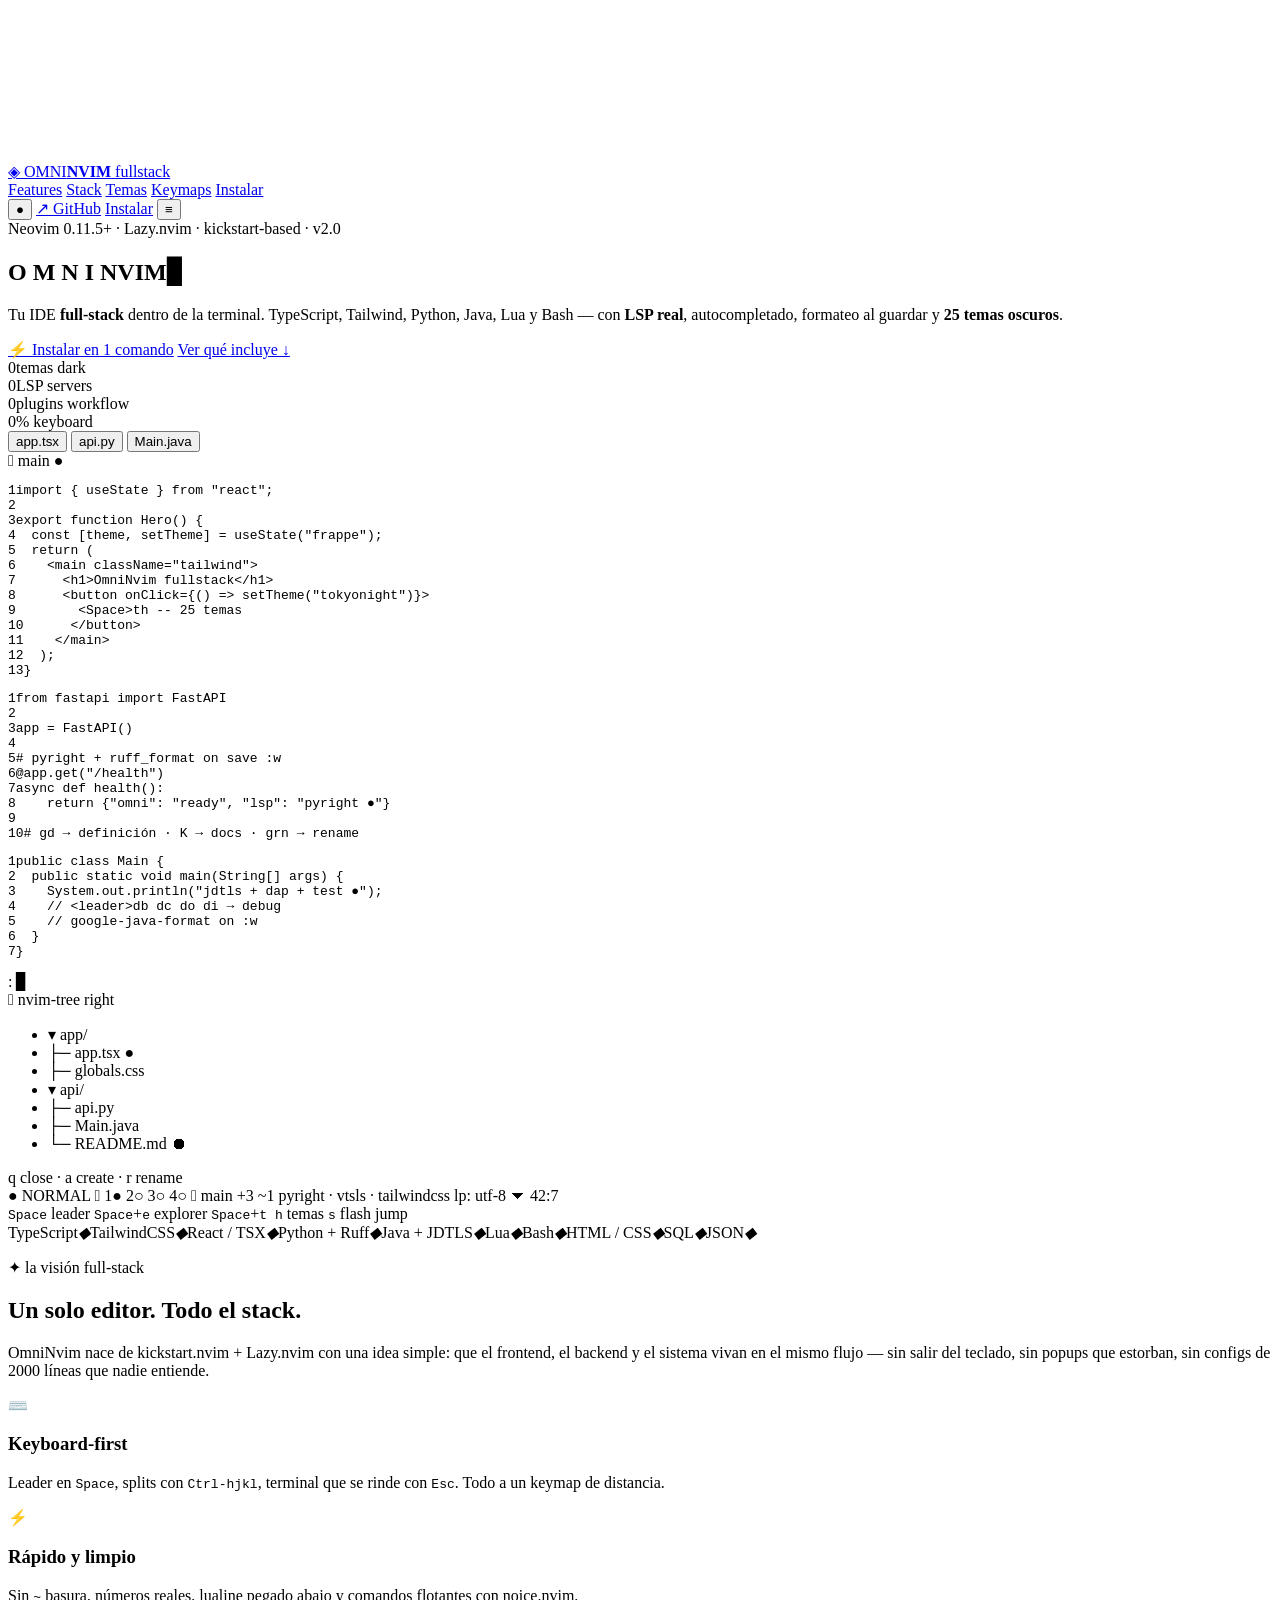
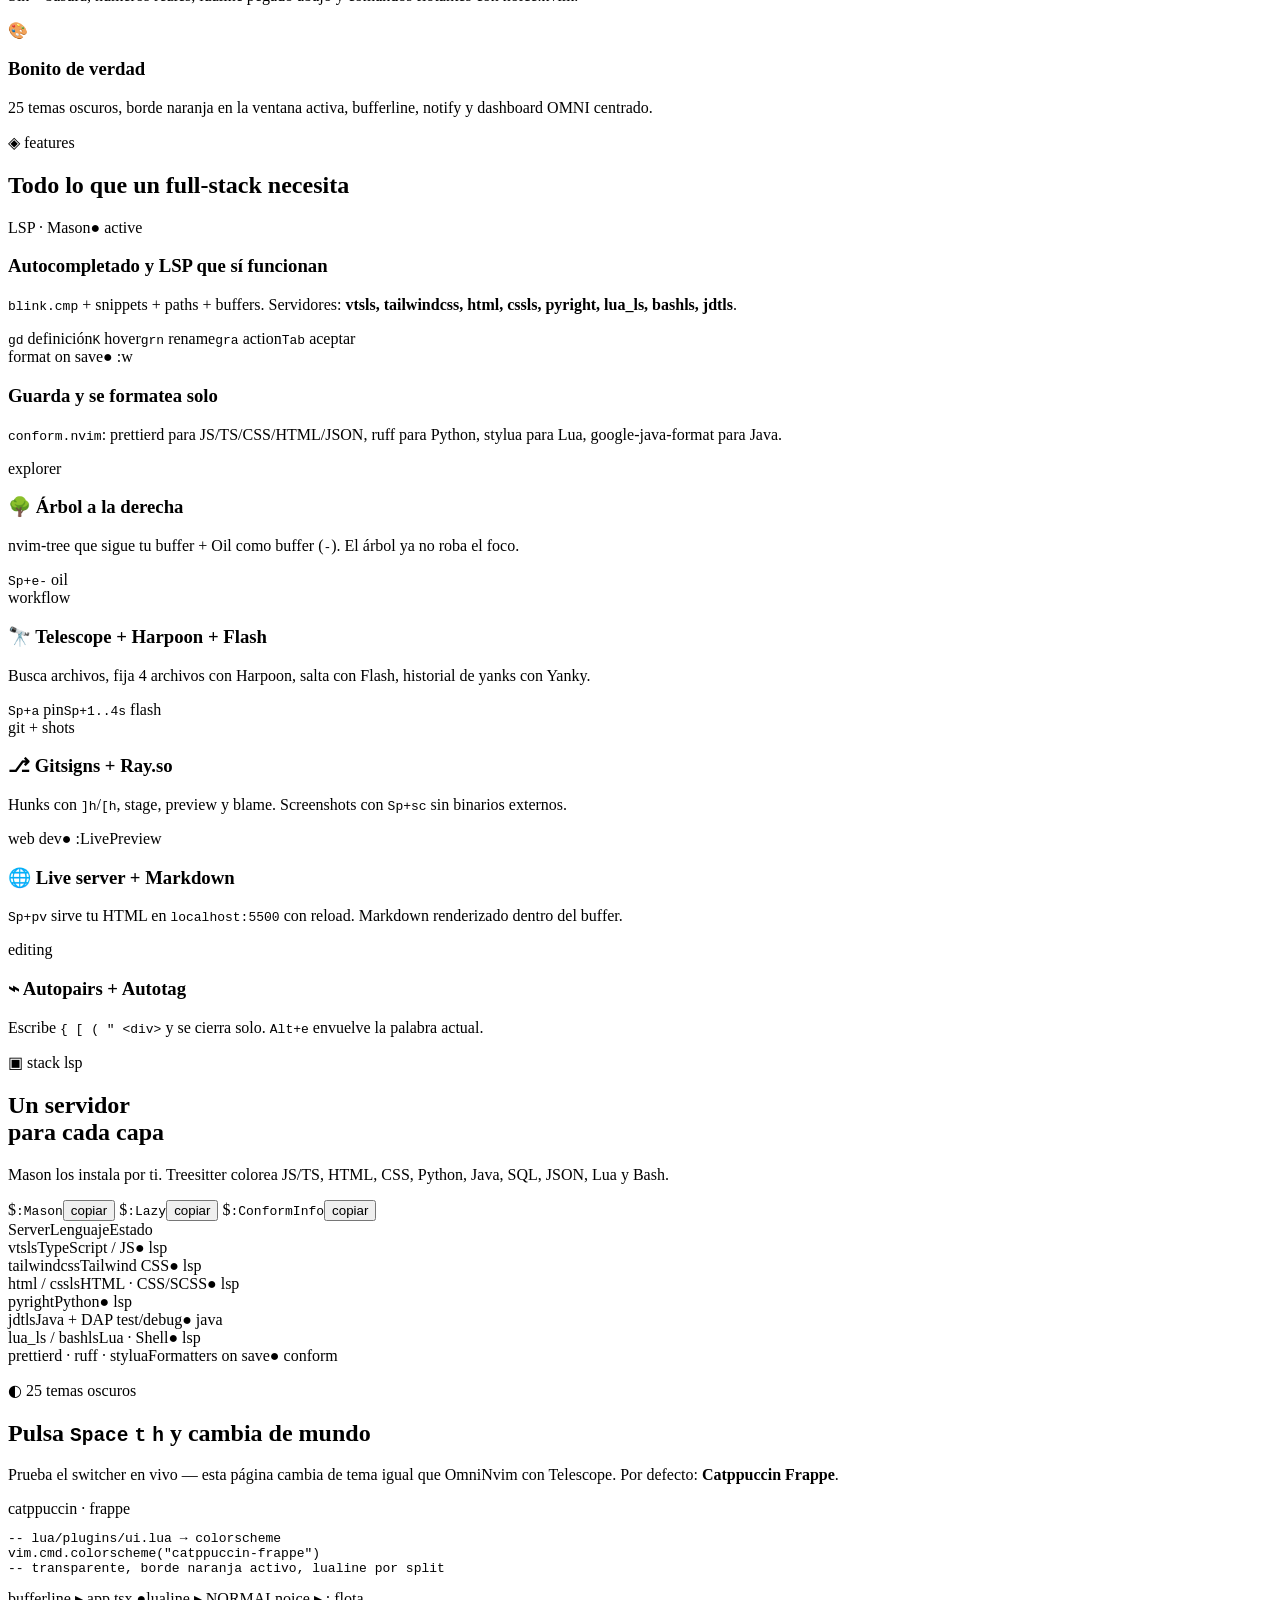
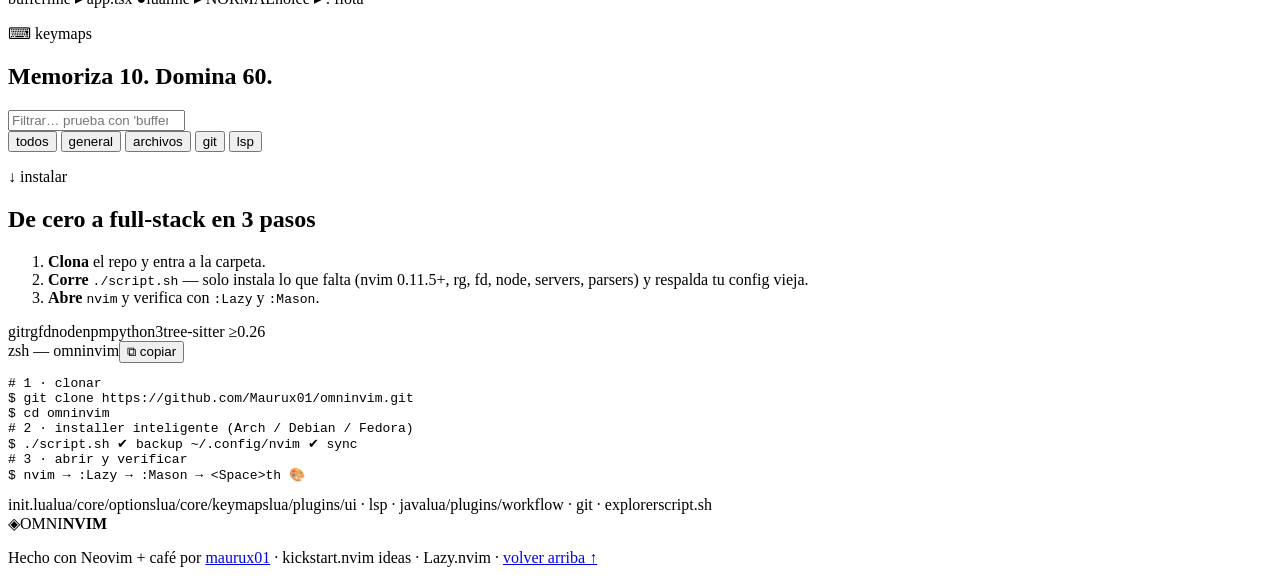
==== index.html @ 42dea65c "name changed" ====
<!DOCTYPE html>
<html lang="es" data-theme="frappe">
<head>
  <meta charset="UTF-8">
  <meta name="viewport" content="width=device-width, initial-scale=1">
  <title>OMNINVIM — Full Stack nvim</title>
  <meta name="description" content="OmniNvim: una distro Neovim fullstack. 25 temas, LSP, Treesitter, Telescope, Git y live preview.">
  <link rel="preconnect" href="https://fonts.googleapis.com">
  <link rel="preconnect" href="https://fonts.gstatic.com" crossorigin>
  <link href="https://fonts.googleapis.com/css2?family=Inter:wght@400;500;600;700;800;900&family=JetBrains+Mono:ital,wght@0,400;0,500;0,600;0,700;1,400&display=swap" rel="stylesheet">
  <link rel="stylesheet" href="../css/main.css">
  <link rel="icon" href="data:image/svg+xml,<svg xmlns='http://www.w3.org/2000/svg' viewBox='0 0 100 100'><text y='.9em' font-size='90'>◈</text></svg>">
</head>
<body>
<canvas id="stars"></canvas>
<div class="glow glow-1"></div>
<div class="glow glow-2"></div>

<!-- NAV -->
<header class="nav" id="nav">
  <div class="nav-inner">
    <a href="#top" class="brand">
      <span class="brand-mark">◈</span>
      <span class="brand-text">OMNI<b>NVIM</b></span>
      <span class="brand-tag">fullstack</span>
    </a>
    <nav class="nav-links" id="navLinks">
      <a href="#features">Features</a>
      <a href="#stack">Stack</a>
      <a href="#temas">Temas</a>
      <a href="#keymaps">Keymaps</a>
      <a href="#instalar">Instalar</a>
    </nav>
    <div class="nav-actions">
      <button class="theme-dot-btn" id="navThemeBtn" title="Cambiar tema">●</button>
      <a class="btn btn-ghost" href="https://github.com/Maurux01/omninvim" target="_blank" rel="noopener">↗ GitHub</a>
      <a class="btn btn-primary" href="#instalar">Instalar</a>
      <button class="burger" id="burger" aria-label="menu">≡</button>
    </div>
  </div>
</header>

<main id="top">
  <!-- HERO -->
  <section class="hero">
    <div class="hero-inner">
      <div class="hero-left">
        <div class="pill"><span class="pulse"></span> Neovim 0.11.5+ · Lazy.nvim · kickstart-based · v2.0</div>
        <h1 class="hero-title">
          <span class="omni">O M N I</span>
          <span class="vim-line">NVIM<span class="cursor">▊</span></span>
        </h1>
        <p class="hero-sub">
          Tu IDE <b>full-stack</b> dentro de la terminal.
          TypeScript, Tailwind, Python, Java, Lua y Bash — con
          <b>LSP real</b>, autocompletado, formateo al guardar y <b>25 temas oscuros</b>.
        </p>
        <div class="hero-cta">
          <a href="#instalar" class="btn btn-primary btn-lg">⚡ Instalar en 1 comando</a>
          <a href="#features" class="btn btn-ghost btn-lg">Ver qué incluye ↓</a>
        </div>
        <div class="stats">
          <div class="stat"><span class="stat-num" data-count="25">0</span><span class="stat-label">temas dark</span></div>
          <div class="stat"><span class="stat-num" data-count="8">0</span><span class="stat-label">LSP servers</span></div>
          <div class="stat"><span class="stat-num" data-count="12">0</span><span class="stat-label">plugins workflow</span></div>
          <div class="stat"><span class="stat-num" data-count="100">0</span><span class="stat-label">% keyboard</span></div>
        </div>
      </div>

      <div class="hero-right">
        <!-- EDITOR MOCK -->
        <div class="editor reveal">
          <div class="editor-bar">
            <div class="dots"><i></i><i></i><i></i></div>
            <div class="tabs">
              <button class="tab active" data-tab="ts">app.tsx</button>
              <button class="tab" data-tab="py">api.py</button>
              <button class="tab" data-tab="java">Main.java</button>
            </div>
            <div class="editor-status"> main ●</div>
          </div>
          <div class="editor-body">
            <div class="code-pane">
              <pre class="code active" id="code-ts"><code><span class="ln">1</span><span class="kw">import</span> { useState } <span class="kw">from</span> <span class="str">"react"</span>;
<span class="ln">2</span>
<span class="ln">3</span><span class="kw">export function</span> <span class="fn">Hero</span>() {
<span class="ln">4</span>  <span class="kw">const</span> [theme, setTheme] = <span class="fn">useState</span>(<span class="str">"frappe"</span>);
<span class="ln">5</span>  <span class="kw">return</span> (
<span class="ln">6</span>    &lt;<span class="tag">main</span> <span class="attr">className</span>=<span class="str">"tailwind"</span>&gt;
<span class="ln">7</span>      &lt;<span class="tag">h1</span>&gt;OmniNvim fullstack&lt;/<span class="tag">h1</span>&gt;
<span class="ln">8</span>      &lt;<span class="tag">button</span> <span class="attr">onClick</span>={() =&gt; <span class="fn">setTheme</span>(<span class="str">"tokyonight"</span>)}&gt;
<span class="ln">9</span>        &lt;Space&gt;th <span class="cm">-- 25 temas</span>
<span class="ln">10</span>      &lt;/<span class="tag">button</span>&gt;
<span class="ln">11</span>    &lt;/<span class="tag">main</span>&gt;
<span class="ln">12</span>  );
<span class="ln">13</span>}</code></pre>
              <pre class="code" id="code-py"><code><span class="ln">1</span><span class="kw">from</span> fastapi <span class="kw">import</span> FastAPI
<span class="ln">2</span>
<span class="ln">3</span>app = <span class="fn">FastAPI</span>()
<span class="ln">4</span>
<span class="ln">5</span><span class="cm"># pyright + ruff_format on save :w</span>
<span class="ln">6</span>@app.<span class="fn">get</span>(<span class="str">"/health"</span>)
<span class="ln">7</span><span class="kw">async def</span> <span class="fn">health</span>():
<span class="ln">8</span>    <span class="kw">return</span> {<span class="str">"omni"</span>: <span class="str">"ready"</span>, <span class="str">"lsp"</span>: <span class="str">"pyright ●"</span>}
<span class="ln">9</span>
<span class="ln">10</span><span class="cm"># gd → definición · K → docs · grn → rename</span></code></pre>
              <pre class="code" id="code-java"><code><span class="ln">1</span><span class="kw">public class</span> <span class="fn">Main</span> {
<span class="ln">2</span>  <span class="kw">public static void</span> <span class="fn">main</span>(String[] args) {
<span class="ln">3</span>    System.out.<span class="fn">println</span>(<span class="str">"jdtls + dap + test ●"</span>);
<span class="ln">4</span>    <span class="cm">// &lt;leader&gt;db dc do di → debug</span>
<span class="ln">5</span>    <span class="cm">// google-java-format on :w</span>
<span class="ln">6</span>  }
<span class="ln">7</span>}</code></pre>
              <!-- floating noice cmd -->
              <div class="noice">
                <span class="noice-prompt">:</span>
                <span id="typed"></span><span class="typing-caret">▊</span>
              </div>
            </div>
            <aside class="tree">
              <div class="tree-title">󰙅 nvim-tree <span>right</span></div>
              <ul>
                <li class="dir">▾ app/</li>
                <li class="f active">├─ app.tsx ●</li>
                <li class="f">├─ globals.css</li>
                <li class="dir">▾ api/</li>
                <li class="f">├─ api.py</li>
                <li class="f">├─ Main.java</li>
                <li class="f">└─ README.md ⏺</li>
              </ul>
              <div class="tree-foot">q close · a create · r rename</div>
            </aside>
          </div>
          <div class="lualine">
            <span class="mode">● NORMAL</span>
            <span>󰐃 1● 2○ 3○ 4○</span>
            <span class="hide-m"> main +3 ~1</span>
            <span class="hide-m">pyright · vtsls · tailwindcss</span>
            <span>lp: utf-8 ⏷ 42:7</span>
          </div>
        </div>
        <div class="hero-hints">
          <span><kbd>Space</kbd> leader</span>
          <span><kbd>Space</kbd>+<kbd>e</kbd> explorer</span>
          <span><kbd>Space</kbd>+<kbd>t h</kbd> temas</span>
          <span><kbd>s</kbd> flash jump</span>
        </div>
      </div>
    </div>

    <div class="marquee-wrap">
      <div class="marquee" id="marquee">
        <span>TypeScript</span><i>◆</i><span>TailwindCSS</span><i>◆</i><span>React / TSX</span><i>◆</i><span>Python + Ruff</span><i>◆</i><span>Java + JDTLS</span><i>◆</i><span>Lua</span><i>◆</i><span>Bash</span><i>◆</i><span>HTML / CSS</span><i>◆</i><span>SQL</span><i>◆</i><span>JSON</span><i>◆</i>
      </div>
    </div>
  </section>

  <!-- PHILOSOPHY -->
  <section class="section vision">
    <div class="container">
      <p class="eyebrow">✦ la visión full-stack</p>
      <h2>Un solo editor. <span class="grad">Todo el stack.</span></h2>
      <p class="lead">OmniNvim nace de kickstart.nvim + Lazy.nvim con una idea simple: que el frontend, el backend y el sistema vivan en el mismo flujo — sin salir del teclado, sin popups que estorban, sin configs de 2000 líneas que nadie entiende.</p>
      <div class="vision-grid">
        <div class="v-card reveal"><div class="v-icon">⌨️</div><h3>Keyboard-first</h3><p>Leader en <kbd>Space</kbd>, splits con <kbd>Ctrl-hjkl</kbd>, terminal que se rinde con <kbd>Esc</kbd>. Todo a un keymap de distancia.</p></div>
        <div class="v-card reveal"><div class="v-icon">⚡</div><h3>Rápido y limpio</h3><p>Sin <code>~</code> basura, números reales, lualine pegado abajo y comandos flotantes con noice.nvim.</p></div>
        <div class="v-card reveal"><div class="v-icon">🎨</div><h3>Bonito de verdad</h3><p>25 temas oscuros, borde naranja en la ventana activa, bufferline, notify y dashboard OMNI centrado.</p></div>
      </div>
    </div>
  </section>

  <!-- FEATURES -->
  <section class="section" id="features">
    <div class="container">
      <p class="eyebrow">◈ features</p>
      <h2>Todo lo que un full-stack necesita</h2>
      <div class="bento">
        <article class="card span-7 reveal">
          <div class="card-top"><span class="chip">LSP · Mason</span><span class="live">● active</span></div>
          <h3>Autocompletado y LSP que sí funcionan</h3>
          <p><code>blink.cmp</code> + snippets + paths + buffers. Servidores: <b>vtsls, tailwindcss, html, cssls, pyright, lua_ls, bashls, jdtls</b>.</p>
          <div class="mini-keys"><span><kbd>gd</kbd> definición</span><span><kbd>K</kbd> hover</span><span><kbd>grn</kbd> rename</span><span><kbd>gra</kbd> action</span><span><kbd>Tab</kbd> aceptar</span></div>
        </article>
        <article class="card span-5 reveal">
          <div class="card-top"><span class="chip">format on save</span><span class="live">● :w</span></div>
          <h3>Guarda y se formatea solo</h3>
          <p><code>conform.nvim</code>: prettierd para JS/TS/CSS/HTML/JSON, ruff para Python, stylua para Lua, google-java-format para Java.</p>
        </article>
        <article class="card span-4 reveal"><div class="card-top"><span class="chip">explorer</span></div><h3>🌳 Árbol a la derecha</h3><p>nvim-tree que sigue tu buffer + Oil como buffer (<kbd>-</kbd>). El árbol ya no roba el foco.</p><div class="mini-keys"><span><kbd>Sp+e</kbd></span><span><kbd>-</kbd> oil</span></div></article>
        <article class="card span-4 reveal"><div class="card-top"><span class="chip">workflow</span></div><h3>🔭 Telescope + Harpoon + Flash</h3><p>Busca archivos, fija 4 archivos con Harpoon, salta con Flash, historial de yanks con Yanky.</p><div class="mini-keys"><span><kbd>Sp+a</kbd> pin</span><span><kbd>Sp+1..4</kbd></span><span><kbd>s</kbd> flash</span></div></article>
        <article class="card span-4 reveal"><div class="card-top"><span class="chip">git + shots</span></div><h3>⎇ Gitsigns + Ray.so</h3><p>Hunks con <kbd>]h</kbd>/<kbd>[h</kbd>, stage, preview y blame. Screenshots con <kbd>Sp+sc</kbd> sin binarios externos.</p></article>
        <article class="card span-6 reveal"><div class="card-top"><span class="chip">web dev</span><span class="live">● :LivePreview</span></div><h3>🌐 Live server + Markdown</h3><p><kbd>Sp+pv</kbd> sirve tu HTML en <code>localhost:5500</code> con reload. Markdown renderizado dentro del buffer.</p></article>
        <article class="card span-6 reveal"><div class="card-top"><span class="chip">editing</span></div><h3>⌁ Autopairs + Autotag</h3><p>Escribe <code>{ [ ( " &lt;div&gt;</code> y se cierra solo. <kbd>Alt+e</kbd> envuelve la palabra actual.</p></article>
      </div>
    </div>
  </section>

  <!-- STACK -->
  <section class="section" id="stack">
    <div class="container two-col">
      <div>
        <p class="eyebrow">▣ stack lsp</p>
        <h2>Un servidor<br>para cada capa</h2>
        <p class="lead">Mason los instala por ti. Treesitter colorea JS/TS, HTML, CSS, Python, Java, SQL, JSON, Lua y Bash.</p>
        <div class="install-mini">
          <span>$</span><code>:Mason</code><button class="copy" data-copy=":Mason">copiar</button>
          <span>$</span><code>:Lazy</code><button class="copy" data-copy=":Lazy">copiar</button>
          <span>$</span><code>:ConformInfo</code><button class="copy" data-copy=":ConformInfo">copiar</button>
        </div>
      </div>
      <div class="stack-table reveal">
        <div class="srow head"><span>Server</span><span>Lenguaje</span><span>Estado</span></div>
        <div class="srow"><span class="mono">vtsls</span><span>TypeScript / JS</span><span class="ok">● lsp</span></div>
        <div class="srow"><span class="mono">tailwindcss</span><span>Tailwind CSS</span><span class="ok">● lsp</span></div>
        <div class="srow"><span class="mono">html / cssls</span><span>HTML · CSS/SCSS</span><span class="ok">● lsp</span></div>
        <div class="srow"><span class="mono">pyright</span><span>Python</span><span class="ok">● lsp</span></div>
        <div class="srow"><span class="mono">jdtls</span><span>Java + DAP test/debug</span><span class="ok">● java</span></div>
        <div class="srow"><span class="mono">lua_ls / bashls</span><span>Lua · Shell</span><span class="ok">● lsp</span></div>
        <div class="srow"><span class="mono">prettierd · ruff · stylua</span><span>Formatters on save</span><span class="warn">● conform</span></div>
      </div>
    </div>
  </section>

  <!-- TEMAS -->
  <section class="section" id="temas">
    <div class="container">
      <p class="eyebrow">◐ 25 temas oscuros</p>
      <h2>Pulsa <kbd>Space</kbd> <kbd>t</kbd> <kbd>h</kbd> y cambia de mundo</h2>
      <p class="lead">Prueba el switcher en vivo — esta página cambia de tema igual que OmniNvim con Telescope. Por defecto: <b>Catppuccin Frappe</b>.</p>
      <div class="theme-picker reveal" id="themePicker"></div>
      <div class="theme-demo reveal">
        <div class="td-bar"><i></i><i></i><i></i><span id="themeName">catppuccin · frappe</span></div>
        <pre><code><span class="cm">-- lua/plugins/ui.lua → colorscheme</span>
<span class="kw">vim.cmd</span>.<span class="fn">colorscheme</span>(<span class="str" id="themeCode">"catppuccin-frappe"</span>)
<span class="cm">-- transparente, borde naranja activo, lualine por split</span></code></pre>
        <div class="td-row"><span class="td-chip">bufferline ▸ app.tsx ●</span><span class="td-chip">lualine ▸ NORMAL</span><span class="td-chip">noice ▸ : flota</span></div>
      </div>
    </div>
  </section>

  <!-- KEYMAPS -->
  <section class="section" id="keymaps">
    <div class="container">
      <p class="eyebrow">⌨ keymaps</p>
      <h2>Memoriza 10. Domina 60.</h2>
      <div class="km-controls">
        <input id="kmSearch" type="search" placeholder="Filtrar… prueba con 'buffer', 'git', 'split' o 'theme'">
        <div class="km-tabs" id="kmTabs">
          <button class="active" data-cat="all">todos</button>
          <button data-cat="general">general</button>
          <button data-cat="files">archivos</button>
          <button data-cat="git">git</button>
          <button data-cat="lsp">lsp</button>
        </div>
      </div>
      <div class="km-grid" id="kmGrid"></div>
    </div>
  </section>

  <!-- INSTALL -->
  <section class="section" id="instalar">
    <div class="container two-col">
      <div>
        <p class="eyebrow">↓ instalar</p>
        <h2>De cero a full-stack en 3 pasos</h2>
        <ol class="steps">
          <li><b>Clona</b> el repo y entra a la carpeta.</li>
          <li><b>Corre</b> <code>./script.sh</code> — solo instala lo que falta (nvim 0.11.5+, rg, fd, node, servers, parsers) y respalda tu config vieja.</li>
          <li><b>Abre</b> <code>nvim</code> y verifica con <code>:Lazy</code> y <code>:Mason</code>.</li>
        </ol>
        <div class="reqs">
          <span>git</span><span>rg</span><span>fd</span><span>node</span><span>npm</span><span>python3</span><span>tree-sitter ≥0.26</span>
        </div>
      </div>
      <div class="term reveal">
        <div class="term-bar"><i></i><i></i><i></i><span>zsh — omninvim</span><button class="copy" data-copy="git clone https://github.com/Maurux01/omninvim.git
cd omninvim
./script.sh">⧉ copiar</button></div>
<pre><code><span class="cm"># 1 · clonar</span>
<span class="prompt">$</span> git clone https://github.com/Maurux01/omninvim.git
<span class="prompt">$</span> cd omninvim
<span class="cm"># 2 · installer inteligente (Arch / Debian / Fedora)</span>
<span class="prompt">$</span> ./script.sh <span class="ok">✔ backup ~/.config/nvim ✔ sync</span>
<span class="cm"># 3 · abrir y verificar</span>
<span class="prompt">$</span> nvim <span class="cm">→ :Lazy → :Mason → &lt;Space&gt;th 🎨</span></code></pre>
        <div class="filetree">
          <span>init.lua</span><span>lua/core/options</span><span>lua/core/keymaps</span><span>lua/plugins/ui · lsp · java</span><span>lua/plugins/workflow · git · explorer</span><span>script.sh</span>
        </div>
      </div>
    </div>
  </section>

  <footer>
    <div class="container foot">
      <div class="brand"><span class="brand-mark">◈</span><span class="brand-text">OMNI<b>NVIM</b></span></div>
      <p>Hecho con Neovim + café por <a href="https://github.com/Maurux01" target="_blank" rel="noopener">maurux01</a> · kickstart.nvim ideas · Lazy.nvim · <a href="#top">volver arriba ↑</a></p>
    </div>
  </footer>
</main>

<script src="../js/main.js"></script>
</body>
</html>
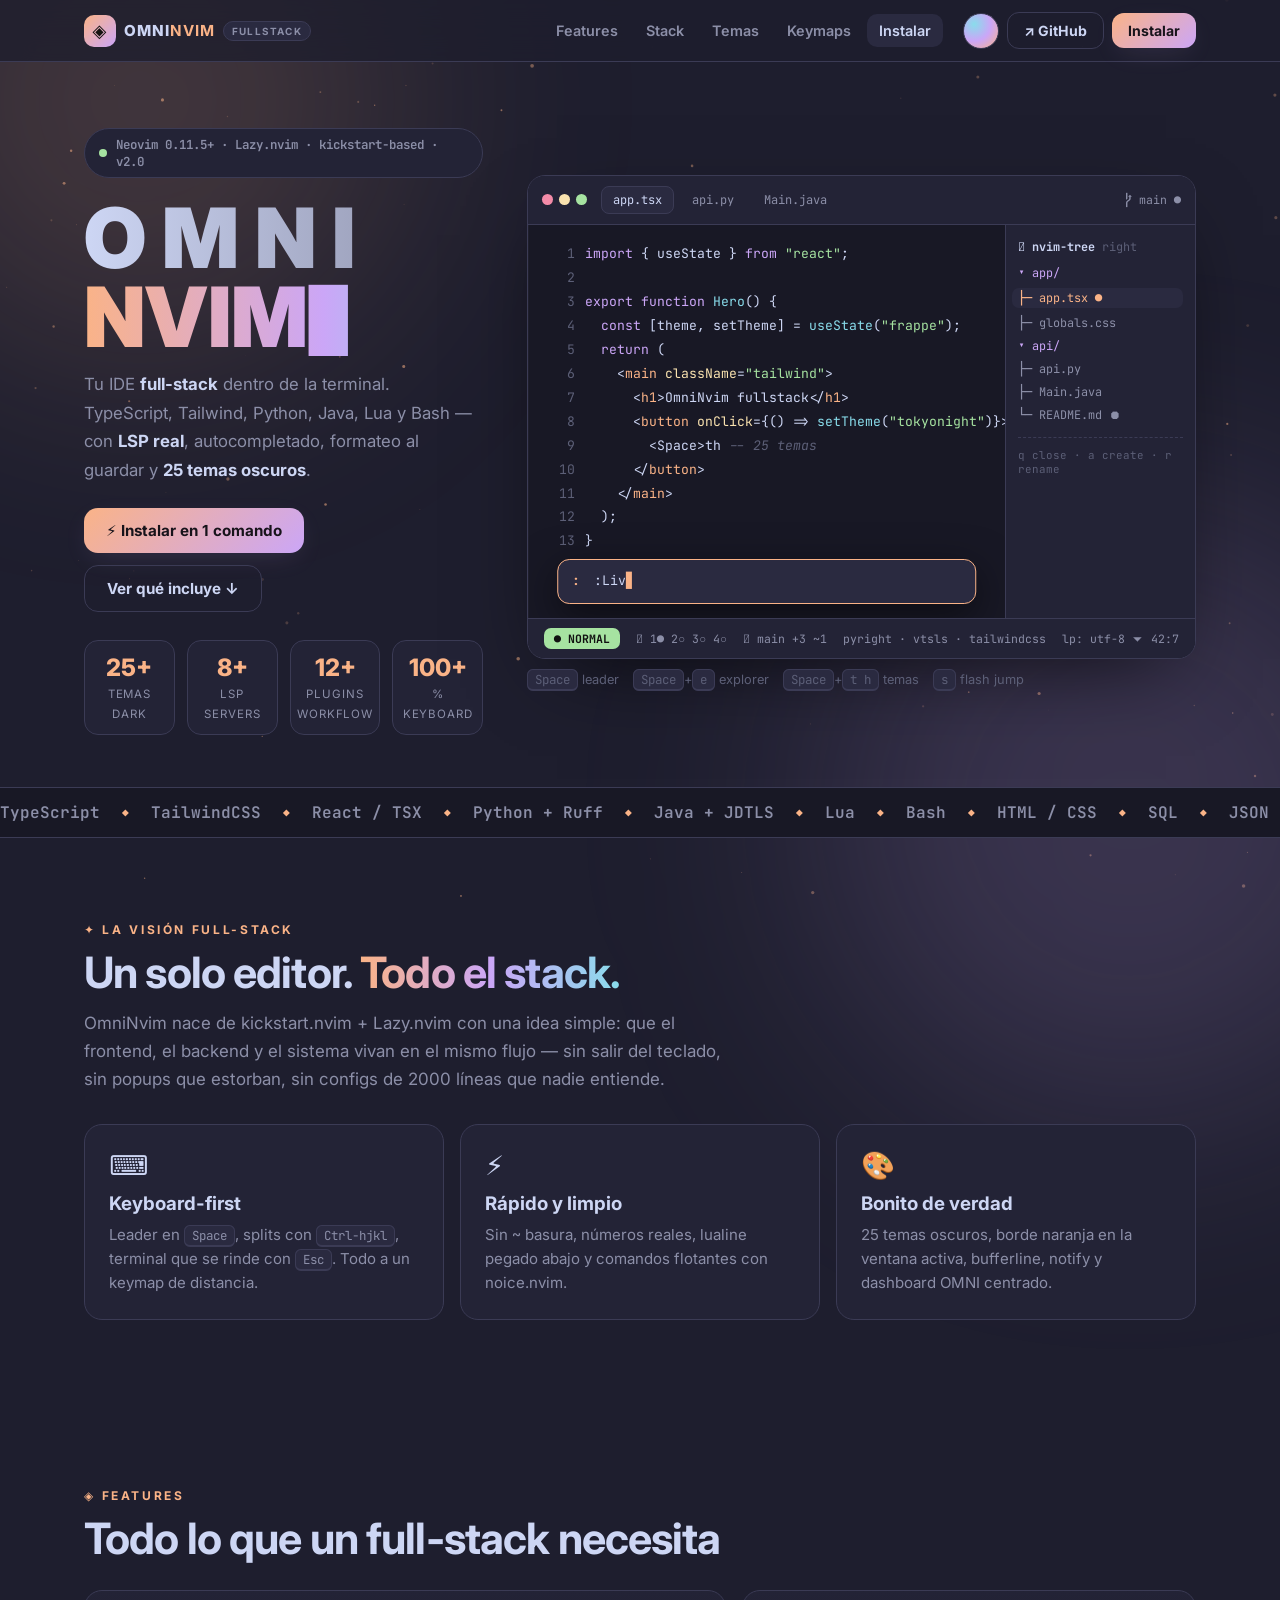
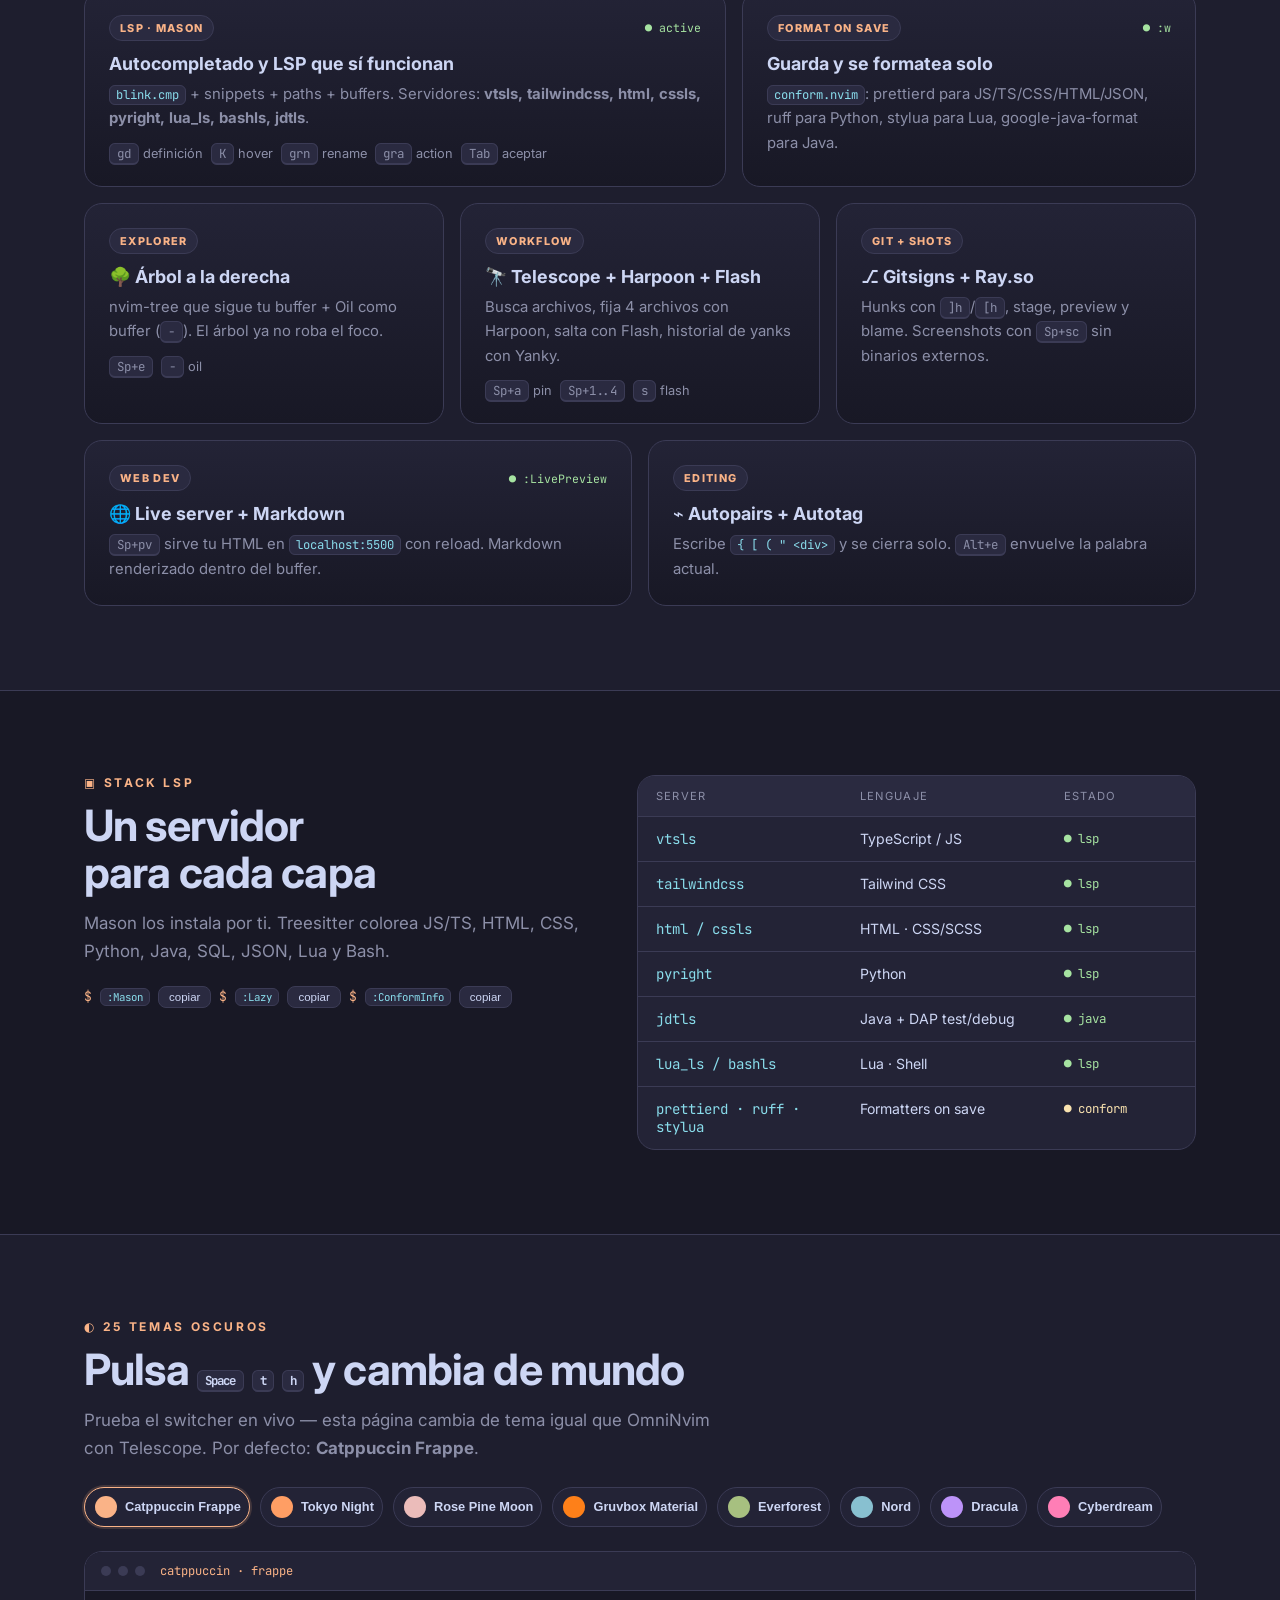
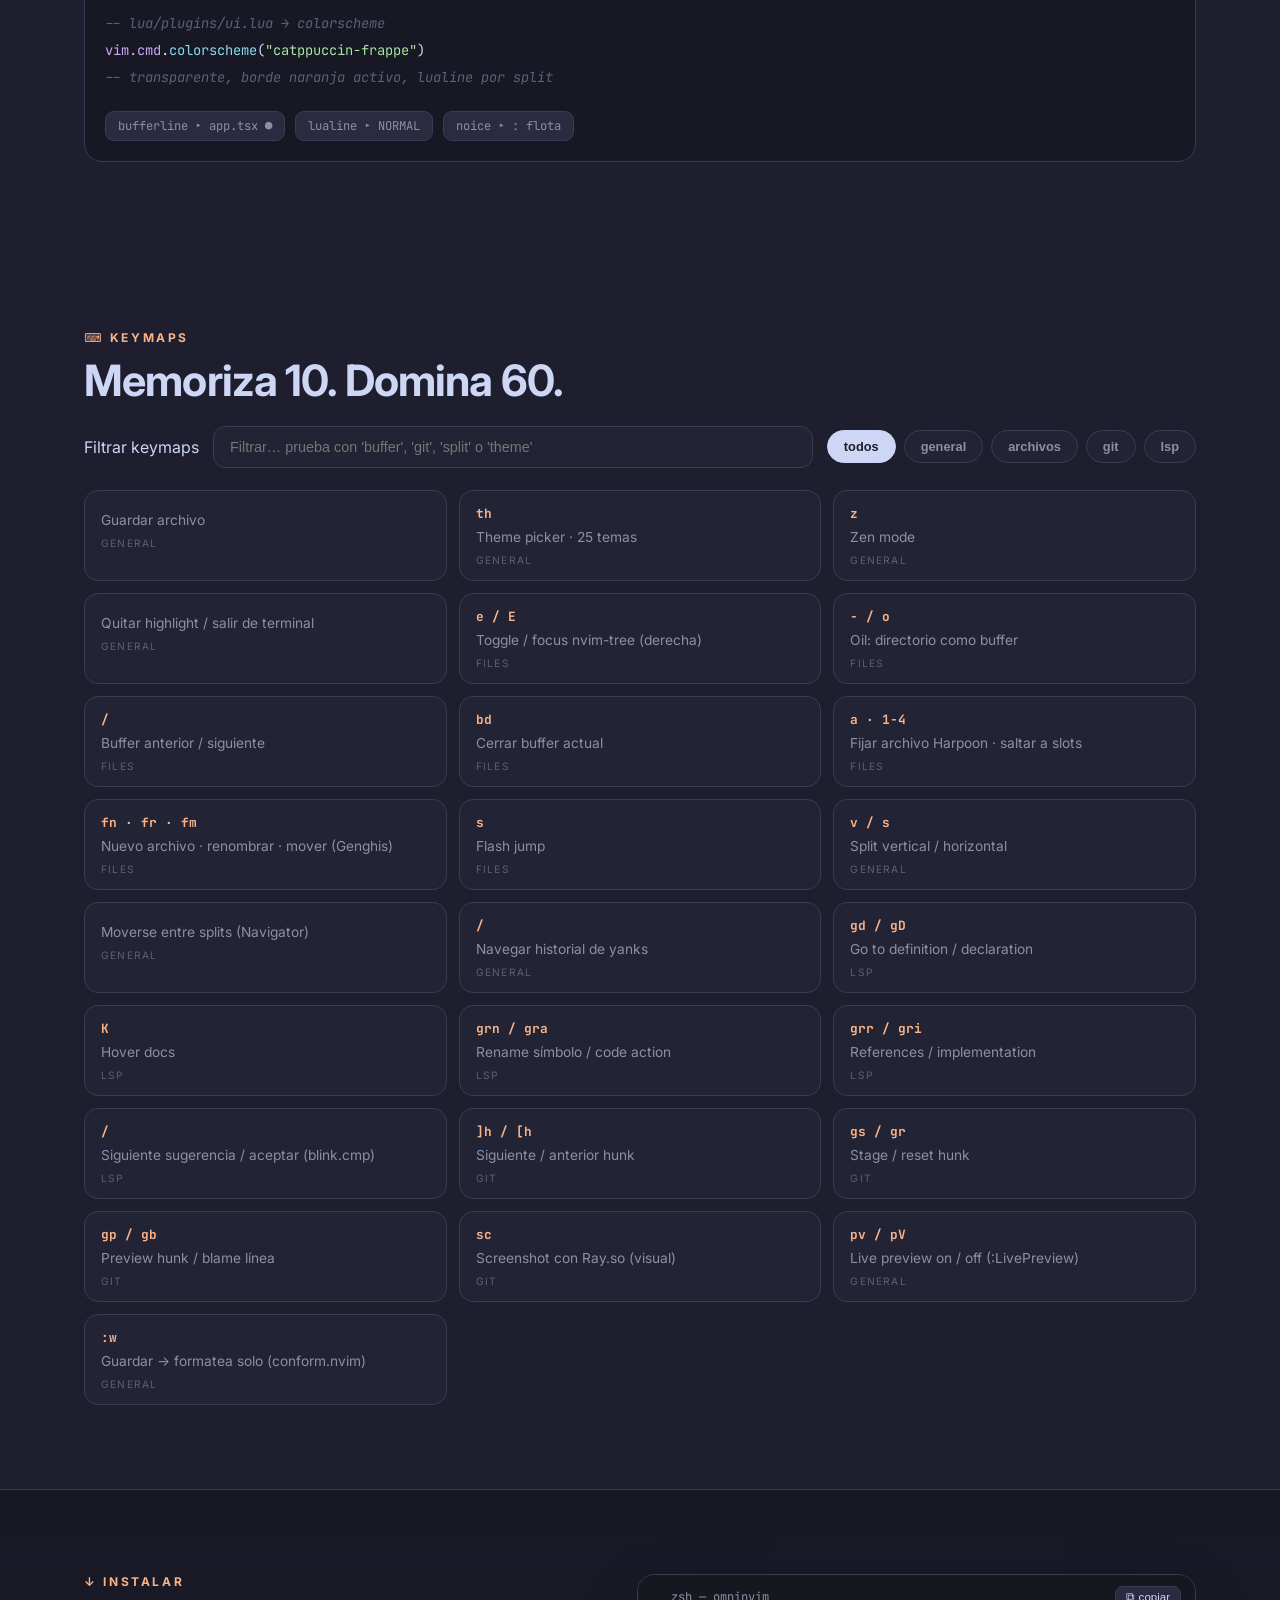
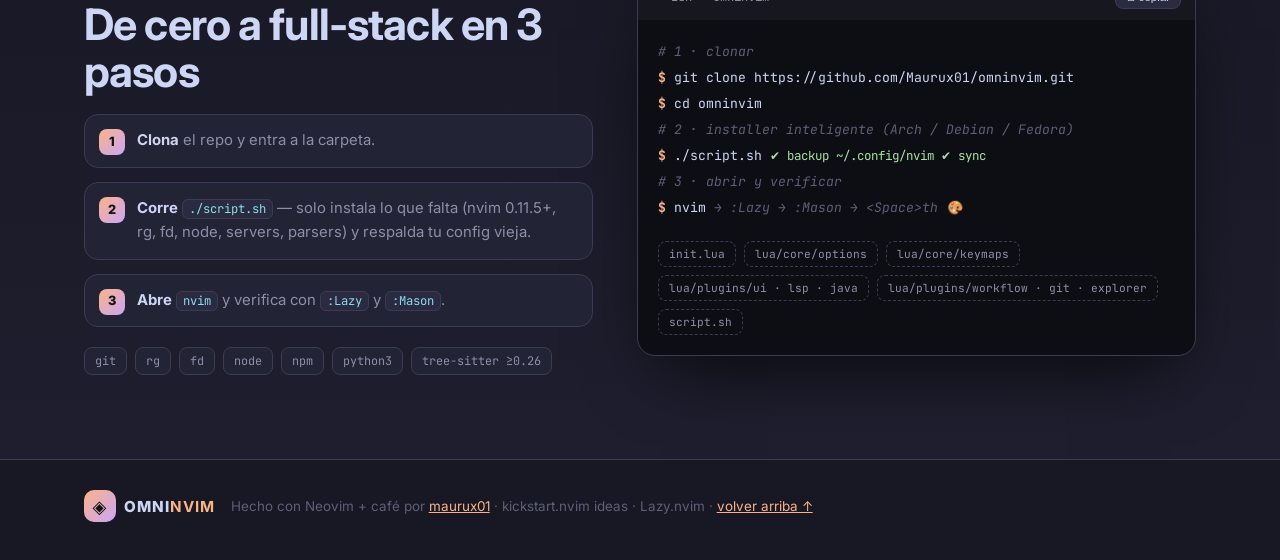
==== commit f5f5e2da: "fix(html): corrige rutas, estructura y accesibilidad" ====
--- a/index.html
+++ b/index.html
@@ -3,18 +3,23 @@
 <head>
   <meta charset="UTF-8">
   <meta name="viewport" content="width=device-width, initial-scale=1">
+  <meta name="color-scheme" content="dark">
+  <meta name="theme-color" content="#1e1e2e">
   <title>OMNINVIM — Full Stack nvim</title>
   <meta name="description" content="OmniNvim: una distro Neovim fullstack. 25 temas, LSP, Treesitter, Telescope, Git y live preview.">
+  <meta property="og:title" content="OMNINVIM — Full Stack nvim">
+  <meta property="og:description" content="Tu IDE full-stack dentro de la terminal: LSP real, 25 temas oscuros, Telescope, Git y live preview.">
+  <meta property="og:type" content="website">
   <link rel="preconnect" href="https://fonts.googleapis.com">
   <link rel="preconnect" href="https://fonts.gstatic.com" crossorigin>
   <link href="https://fonts.googleapis.com/css2?family=Inter:wght@400;500;600;700;800;900&family=JetBrains+Mono:ital,wght@0,400;0,500;0,600;0,700;1,400&display=swap" rel="stylesheet">
-  <link rel="stylesheet" href="../css/main.css">
-  <link rel="icon" href="data:image/svg+xml,<svg xmlns='http://www.w3.org/2000/svg' viewBox='0 0 100 100'><text y='.9em' font-size='90'>◈</text></svg>">
+  <link rel="stylesheet" href="docs/css/main.css">
+  <link rel="icon" href="data:image/svg+xml,%3Csvg%20xmlns='http://www.w3.org/2000/svg'%20viewBox='0%200%20100%20100'%3E%3Ctext%20y='.9em'%20font-size='90'%3E%E2%97%88%3C/text%3E%3C/svg%3E">
 </head>
 <body>
-<canvas id="stars"></canvas>
-<div class="glow glow-1"></div>
-<div class="glow glow-2"></div>
+<canvas id="stars" aria-hidden="true"></canvas>
+<div class="glow glow-1" aria-hidden="true"></div>
+<div class="glow glow-2" aria-hidden="true"></div>
 
 <!-- NAV -->
 <header class="nav" id="nav">
@@ -24,7 +29,7 @@
       <span class="brand-text">OMNI<b>NVIM</b></span>
       <span class="brand-tag">fullstack</span>
     </a>
-    <nav class="nav-links" id="navLinks">
+    <nav class="nav-links" id="navLinks" aria-label="Navegación principal">
       <a href="#features">Features</a>
       <a href="#stack">Stack</a>
       <a href="#temas">Temas</a>
@@ -32,10 +37,10 @@
       <a href="#instalar">Instalar</a>
     </nav>
     <div class="nav-actions">
-      <button class="theme-dot-btn" id="navThemeBtn" title="Cambiar tema">●</button>
-      <a class="btn btn-ghost" href="https://github.com/Maurux01/omninvim" target="_blank" rel="noopener">↗ GitHub</a>
+      <button type="button" class="theme-dot-btn" id="navThemeBtn" title="Cambiar tema" aria-label="Cambiar tema">●</button>
+      <a class="btn btn-ghost" href="https://github.com/Maurux01/omninvim" target="_blank" rel="noopener noreferrer">↗ GitHub</a>
       <a class="btn btn-primary" href="#instalar">Instalar</a>
-      <button class="burger" id="burger" aria-label="menu">≡</button>
+      <button type="button" class="burger" id="burger" aria-label="Abrir menú" aria-expanded="false" aria-controls="navLinks">≡</button>
     </div>
   </div>
 </header>
@@ -71,11 +76,11 @@
         <!-- EDITOR MOCK -->
         <div class="editor reveal">
           <div class="editor-bar">
-            <div class="dots"><i></i><i></i><i></i></div>
-            <div class="tabs">
-              <button class="tab active" data-tab="ts">app.tsx</button>
-              <button class="tab" data-tab="py">api.py</button>
-              <button class="tab" data-tab="java">Main.java</button>
+            <div class="dots" aria-hidden="true"><i></i><i></i><i></i></div>
+            <div class="tabs" role="tablist" aria-label="Archivos de ejemplo">
+              <button type="button" class="tab active" data-tab="ts" role="tab" aria-selected="true">app.tsx</button>
+              <button type="button" class="tab" data-tab="py" role="tab" aria-selected="false">api.py</button>
+              <button type="button" class="tab" data-tab="java" role="tab" aria-selected="false">Main.java</button>
             </div>
             <div class="editor-status"> main ●</div>
           </div>
@@ -112,7 +117,7 @@
 <span class="ln">6</span>  }
 <span class="ln">7</span>}</code></pre>
               <!-- floating noice cmd -->
-              <div class="noice">
+              <div class="noice" aria-hidden="true">
                 <span class="noice-prompt">:</span>
                 <span id="typed"></span><span class="typing-caret">▊</span>
               </div>
@@ -149,7 +154,7 @@
     </div>
 
     <div class="marquee-wrap">
-      <div class="marquee" id="marquee">
+      <div class="marquee" id="marquee" aria-hidden="true">
         <span>TypeScript</span><i>◆</i><span>TailwindCSS</span><i>◆</i><span>React / TSX</span><i>◆</i><span>Python + Ruff</span><i>◆</i><span>Java + JDTLS</span><i>◆</i><span>Lua</span><i>◆</i><span>Bash</span><i>◆</i><span>HTML / CSS</span><i>◆</i><span>SQL</span><i>◆</i><span>JSON</span><i>◆</i>
       </div>
     </div>
@@ -203,9 +208,9 @@
         <h2>Un servidor<br>para cada capa</h2>
         <p class="lead">Mason los instala por ti. Treesitter colorea JS/TS, HTML, CSS, Python, Java, SQL, JSON, Lua y Bash.</p>
         <div class="install-mini">
-          <span>$</span><code>:Mason</code><button class="copy" data-copy=":Mason">copiar</button>
-          <span>$</span><code>:Lazy</code><button class="copy" data-copy=":Lazy">copiar</button>
-          <span>$</span><code>:ConformInfo</code><button class="copy" data-copy=":ConformInfo">copiar</button>
+          <span>$</span><code>:Mason</code><button type="button" class="copy" data-copy=":Mason">copiar</button>
+          <span>$</span><code>:Lazy</code><button type="button" class="copy" data-copy=":Lazy">copiar</button>
+          <span>$</span><code>:ConformInfo</code><button type="button" class="copy" data-copy=":ConformInfo">copiar</button>
         </div>
       </div>
       <div class="stack-table reveal">
@@ -229,7 +234,7 @@
       <p class="lead">Prueba el switcher en vivo — esta página cambia de tema igual que OmniNvim con Telescope. Por defecto: <b>Catppuccin Frappe</b>.</p>
       <div class="theme-picker reveal" id="themePicker"></div>
       <div class="theme-demo reveal">
-        <div class="td-bar"><i></i><i></i><i></i><span id="themeName">catppuccin · frappe</span></div>
+        <div class="td-bar" aria-hidden="true"><i></i><i></i><i></i><span id="themeName">catppuccin · frappe</span></div>
         <pre><code><span class="cm">-- lua/plugins/ui.lua → colorscheme</span>
 <span class="kw">vim.cmd</span>.<span class="fn">colorscheme</span>(<span class="str" id="themeCode">"catppuccin-frappe"</span>)
 <span class="cm">-- transparente, borde naranja activo, lualine por split</span></code></pre>
@@ -244,16 +249,17 @@
       <p class="eyebrow">⌨ keymaps</p>
       <h2>Memoriza 10. Domina 60.</h2>
       <div class="km-controls">
-        <input id="kmSearch" type="search" placeholder="Filtrar… prueba con 'buffer', 'git', 'split' o 'theme'">
-        <div class="km-tabs" id="kmTabs">
-          <button class="active" data-cat="all">todos</button>
-          <button data-cat="general">general</button>
-          <button data-cat="files">archivos</button>
-          <button data-cat="git">git</button>
-          <button data-cat="lsp">lsp</button>
-        </div>
-      </div>
-      <div class="km-grid" id="kmGrid"></div>
+        <label class="sr-only" for="kmSearch">Filtrar keymaps</label>
+        <input id="kmSearch" type="search" placeholder="Filtrar… prueba con 'buffer', 'git', 'split' o 'theme'" aria-label="Filtrar keymaps">
+        <div class="km-tabs" id="kmTabs" role="group" aria-label="Categorías de keymaps">
+          <button type="button" class="active" data-cat="all">todos</button>
+          <button type="button" data-cat="general">general</button>
+          <button type="button" data-cat="files">archivos</button>
+          <button type="button" data-cat="git">git</button>
+          <button type="button" data-cat="lsp">lsp</button>
+        </div>
+      </div>
+      <div class="km-grid" id="kmGrid" aria-live="polite"></div>
     </div>
   </section>
 
@@ -273,9 +279,7 @@
         </div>
       </div>
       <div class="term reveal">
-        <div class="term-bar"><i></i><i></i><i></i><span>zsh — omninvim</span><button class="copy" data-copy="git clone https://github.com/Maurux01/omninvim.git
-cd omninvim
-./script.sh">⧉ copiar</button></div>
+        <div class="term-bar"><span aria-hidden="true"><i></i><i></i><i></i></span><span>zsh — omninvim</span><button type="button" class="copy" data-copy="git clone https://github.com/Maurux01/omninvim.git&#10;cd omninvim&#10;./script.sh">⧉ copiar</button></div>
 <pre><code><span class="cm"># 1 · clonar</span>
 <span class="prompt">$</span> git clone https://github.com/Maurux01/omninvim.git
 <span class="prompt">$</span> cd omninvim
@@ -289,15 +293,15 @@
       </div>
     </div>
   </section>
+</main>
 
   <footer>
     <div class="container foot">
-      <div class="brand"><span class="brand-mark">◈</span><span class="brand-text">OMNI<b>NVIM</b></span></div>
-      <p>Hecho con Neovim + café por <a href="https://github.com/Maurux01" target="_blank" rel="noopener">maurux01</a> · kickstart.nvim ideas · Lazy.nvim · <a href="#top">volver arriba ↑</a></p>
+      <div class="brand"><span class="brand-mark" aria-hidden="true">◈</span><span class="brand-text">OMNI<b>NVIM</b></span></div>
+      <p>Hecho con Neovim + café por <a href="https://github.com/Maurux01" target="_blank" rel="noopener noreferrer">maurux01</a> · kickstart.nvim ideas · Lazy.nvim · <a href="#top">volver arriba ↑</a></p>
     </div>
   </footer>
-</main>
-
-<script src="../js/main.js"></script>
+
+<script src="docs/js/main.js" defer></script>
 </body>
 </html>
--- a/docs/css/main.css
+++ b/docs/css/main.css
@@ -0,0 +1,202 @@
+/* OMNINVIM — Full Stack Vision */
+*{margin:0;padding:0;box-sizing:border-box}
+:root,
+html[data-theme="frappe"]{
+  --bg:#1e1e2e; --bg2:#181825; --panel:#232336; --panel2:#2a2a40;
+  --line:#3b3b55; --txt:#cdd6f4; --mut:#8c8fa8; --dim:#5c5f77;
+  --acc:#fab387; --acc2:#cba6f7; --acc3:#89dceb; --ok:#a6e3a1; --warn:#f9e2af;
+  --glow1:rgba(250,179,135,.16); --glow2:rgba(203,166,247,.16);
+  --theme-name:"catppuccin · frappe";
+}
+html[data-theme="tokyonight"]{--bg:#1a1b26;--bg2:#16161e;--panel:#22222f;--panel2:#2a2a3a;--line:#3b3b55;--txt:#c0caf5;--mut:#848cb5;--acc:#ff9e64;--acc2:#bb9af7;--acc3:#7dcfff;--ok:#9ece6a;--glow1:rgba(255,158,100,.15);--glow2:rgba(187,154,247,.18)}
+html[data-theme="rosepine"]{--bg:#232136;--bg2:#1f1d2e;--panel:#2a273f;--panel2:#393552;--line:#44415e;--txt:#e0def4;--mut:#908caa;--acc:#ebbcba;--acc2:#c4a7e7;--acc3:#9ccfd8;--ok:#9ccfd8}
+html[data-theme="gruvbox"]{--bg:#282828;--bg2:#1d2021;--panel:#32302f;--panel2:#3c3836;--line:#504945;--txt:#ebdbb2;--mut:#a89984;--acc:#fe8019;--acc2:#d3869b;--acc3:#83a598;--ok:#b8bb26}
+html[data-theme="nord"]{--bg:#2e3440;--bg2:#242933;--panel:#3b4252;--panel2:#434c5e;--line:#4c566a;--txt:#eceff4;--mut:#8f9bb0;--acc:#ebcb8b;--acc2:#b48ead;--acc3:#88c0d0;--ok:#a3be8c}
+html[data-theme="dracula"]{--bg:#282a36;--bg2:#1e1f29;--panel:#343746;--panel2:#44475a;--line:#4a4e69;--txt:#f8f8f2;--mut:#a9aecf;--acc:#ffb86c;--acc2:#bd93f9;--acc3:#8be9fd;--ok:#50fa7b}
+html[data-theme="cyberdream"]{--bg:#16181d;--bg2:#0e1013;--panel:#1e2128;--panel2:#262a35;--line:#394048;--txt:#e6edf3;--mut:#7d8b9e;--acc:#ff7eb6;--acc2:#7dd3fc;--acc3:#5eead4;--ok:#3fb950}
+html[data-theme="everforest"]{--bg:#2d353b;--bg2:#232a2e;--panel:#343f44;--panel2:#3d484d;--line:#4a555b;--txt:#d3c6aa;--mut:#9aa79c;--acc:#e69875;--acc2:#d699b6;--acc3:#7fbbb3;--ok:#a7c080}
+
+html{scroll-behavior:smooth}
+body{background:var(--bg);color:var(--txt);font-family:Inter,system-ui,sans-serif;overflow-x:hidden;transition:background .4s,color .4s}
+::selection{background:var(--acc);color:#111}
+#stars{position:fixed;inset:0;z-index:0;opacity:.7;pointer-events:none}
+.glow{position:fixed;border-radius:50%;filter:blur(120px);z-index:0;pointer-events:none;transition:background .4s}
+.glow-1{width:520px;height:520px;background:var(--glow1);top:-160px;left:-120px}
+.glow-2{width:620px;height:620px;background:var(--glow2);bottom:-220px;right:-160px}
+main,header,footer{position:relative;z-index:1}
+code,kbd{font-family:"JetBrains Mono",monospace}
+kbd{background:var(--panel2);border:1px solid var(--line);border-bottom-width:2px;border-radius:6px;padding:1px 7px;font-size:.78rem}
+.container{max-width:1160px;margin:0 auto;padding:0 24px}
+.section{padding:84px 0}
+.eyebrow{text-transform:uppercase;letter-spacing:.22em;font-size:.75rem;color:var(--acc);font-weight:700;margin-bottom:12px}
+h2{font-size:clamp(1.8rem,3.6vw,2.7rem);line-height:1.08;letter-spacing:-.02em;margin-bottom:14px}
+.lead{color:var(--mut);font-size:1.06rem;line-height:1.65;max-width:640px}
+.grad{background:linear-gradient(90deg,var(--acc),var(--acc2),var(--acc3));-webkit-background-clip:text;background-clip:text;color:transparent}
+
+/* NAV */
+.nav{position:sticky;top:0;z-index:50;backdrop-filter:blur(14px);background:color-mix(in srgb,var(--bg) 78%,transparent);border-bottom:1px solid var(--line)}
+.nav-inner{max-width:1160px;margin:0 auto;padding:12px 24px;display:flex;align-items:center;gap:20px}
+.brand{display:flex;align-items:center;gap:8px;text-decoration:none;color:var(--txt);font-weight:800;letter-spacing:.06em}
+.brand-mark{width:32px;height:32px;display:grid;place-items:center;border-radius:10px;background:linear-gradient(135deg,var(--acc),var(--acc2));color:#141310;font-size:18px}
+.brand-text{font-size:.95rem}.brand-text b{color:var(--acc)}
+.brand-tag{font-size:.62rem;font-weight:700;text-transform:uppercase;letter-spacing:.14em;background:var(--panel2);border:1px solid var(--line);padding:3px 8px;border-radius:99px;color:var(--mut)}
+.nav-links{display:flex;gap:4px;margin-left:auto}
+.nav-links a{color:var(--mut);text-decoration:none;font-size:.9rem;font-weight:600;padding:8px 12px;border-radius:10px}
+.nav-links a:hover,.nav-links a.active{color:var(--txt);background:var(--panel2)}
+.nav-actions{display:flex;align-items:center;gap:8px}
+.btn{display:inline-flex;align-items:center;gap:8px;text-decoration:none;font-weight:700;font-size:.88rem;border-radius:12px;padding:9px 16px;border:1px solid var(--line);color:var(--txt);background:var(--panel);cursor:pointer;transition:transform .15s,box-shadow .2s}
+.btn:hover{transform:translateY(-1px)}
+.btn-primary{background:linear-gradient(135deg,var(--acc),var(--acc2));color:#17131a;border:none;box-shadow:0 8px 28px -8px var(--glow2)}
+.btn-ghost{background:transparent}
+.btn-lg{padding:13px 22px;font-size:.95rem;border-radius:14px}
+.theme-dot-btn{width:36px;height:36px;border-radius:50%;border:1px solid var(--line);background:radial-gradient(circle at 30% 30%,var(--acc3),var(--acc2),var(--acc));cursor:pointer;font-size:0}
+.burger{display:none;background:none;border:1px solid var(--line);color:var(--txt);border-radius:10px;font-size:20px;width:38px;height:38px}
+
+/* HERO */
+.hero{padding:66px 0 0}
+.hero-inner{max-width:1160px;margin:0 auto;padding:0 24px;display:grid;grid-template-columns:1fr 1.08fr;gap:44px;align-items:center}
+.pill{display:inline-flex;align-items:center;gap:9px;font-size:.78rem;font-weight:600;color:var(--mut);border:1px solid var(--line);background:var(--panel);padding:7px 14px;border-radius:99px;font-family:"JetBrains Mono",monospace}
+.pulse{width:8px;height:8px;border-radius:50%;background:var(--ok);box-shadow:0 0 0 0 var(--ok);animation:pulse 1.8s infinite}
+@keyframes pulse{70%{box-shadow:0 0 0 9px transparent}100%{box-shadow:0 0 0 0 transparent}}
+.hero-title{margin:20px 0 14px;line-height:.95;letter-spacing:.02em}
+.hero-title .omni{display:block;font-size:clamp(3rem,7vw,5.2rem);font-weight:900;background:linear-gradient(90deg,var(--txt),var(--mut));-webkit-background-clip:text;background-clip:text;color:transparent}
+.hero-title .vim-line{display:block;font-size:clamp(3rem,7vw,5.2rem);font-weight:900;background:linear-gradient(90deg,var(--acc),var(--acc2) 60%,var(--acc3));-webkit-background-clip:text;background-clip:text;color:transparent}
+.cursor{animation:blink 1s steps(1) infinite;font-size:.8em}
+@keyframes blink{50%{opacity:0}}
+.hero-sub{color:var(--mut);font-size:1.05rem;line-height:1.7;max-width:520px}
+.hero-sub b{color:var(--txt)}
+.hero-cta{display:flex;gap:12px;margin:24px 0 28px;flex-wrap:wrap}
+.stats{display:grid;grid-template-columns:repeat(4,1fr);gap:12px;max-width:520px}
+.stat{background:var(--panel);border:1px solid var(--line);border-radius:14px;padding:12px 6px;text-align:center}
+.stat-num{display:block;font-size:1.5rem;font-weight:800;color:var(--acc)}
+.stat-label{font-size:.72rem;color:var(--mut);text-transform:uppercase;letter-spacing:.08em}
+
+/* EDITOR */
+.editor{background:var(--bg2);border:1px solid var(--line);border-radius:18px;overflow:hidden;box-shadow:0 30px 80px -30px rgba(0,0,0,.7),0 0 0 1px rgba(255,255,255,.03) inset}
+.editor-bar{display:flex;align-items:center;gap:14px;padding:10px 14px;border-bottom:1px solid var(--line);background:var(--panel)}
+.dots{display:flex;gap:6px}.dots i{width:11px;height:11px;border-radius:50%;background:var(--line)}
+.dots i:first-child{background:#f38ba8}.dots i:nth-child(2){background:var(--warn)}.dots i:nth-child(3){background:var(--ok)}
+.tabs{display:flex;gap:6px}
+.tab{background:transparent;border:1px solid transparent;color:var(--mut);font-family:"JetBrains Mono",monospace;font-size:.75rem;padding:5px 11px;border-radius:8px;cursor:pointer}
+.tab.active{background:var(--panel2);border-color:var(--line);color:var(--txt)}
+.editor-status{margin-left:auto;font-size:.72rem;color:var(--mut);font-family:"JetBrains Mono",monospace}
+.editor-body{display:grid;grid-template-columns:1fr 190px;min-height:340px}
+.code-pane{position:relative;padding:18px 0 64px;font-size:.82rem;line-height:1.75;overflow:auto}
+.code{display:none;padding:0 18px;white-space:pre}
+.code.active{display:block;animation:fade .3s}
+@keyframes fade{from{opacity:0;transform:translateY(4px)}}
+.ln{display:inline-block;width:2.2em;color:var(--dim);user-select:none;margin-right:10px;text-align:right}
+.kw{color:var(--acc2)}.fn{color:var(--acc3)}.str{color:var(--ok)}.tag{color:var(--acc)}.attr{color:var(--warn)}.cm{color:var(--dim);font-style:italic}
+.tree{border-left:1px solid var(--line);background:var(--panel);padding:14px 12px;font-family:"JetBrains Mono",monospace;font-size:.74rem}
+.tree-title{color:var(--txt);font-weight:700;margin-bottom:10px}.tree-title span{color:var(--dim);font-weight:400}
+.tree ul{list-style:none;display:grid;gap:7px;color:var(--mut)}
+.tree .dir{color:var(--acc2)}.tree .f.active{color:var(--acc);background:var(--panel2);border-radius:7px;padding:2px 6px;margin-left:-6px}
+.tree-foot{margin-top:14px;color:var(--dim);font-size:.68rem;border-top:1px dashed var(--line);padding-top:10px}
+.noice{position:absolute;left:50%;bottom:14px;transform:translateX(-50%);width:min(88%,420px);background:var(--panel2);border:1px solid var(--acc);border-radius:12px;padding:10px 14px;font-family:"JetBrains Mono",monospace;font-size:.82rem;box-shadow:0 12px 40px rgba(0,0,0,.5);white-space:nowrap;overflow:hidden}
+.noice-prompt{color:var(--acc);font-weight:700;margin-right:6px}
+.typing-caret{animation:blink 1s steps(1) infinite;color:var(--acc)}
+.lualine{display:flex;gap:16px;align-items:center;padding:9px 16px;font-size:.72rem;font-family:"JetBrains Mono",monospace;border-top:1px solid var(--line);background:var(--panel);color:var(--mut);overflow:auto;white-space:nowrap}
+.lualine .mode{background:var(--ok);color:#111;font-weight:700;padding:3px 10px;border-radius:7px}
+.hero-hints{display:flex;gap:14px;flex-wrap:wrap;margin-top:12px;color:var(--dim);font-size:.8rem}
+
+/* MARQUEE */
+.marquee-wrap{margin-top:52px;border-top:1px solid var(--line);border-bottom:1px solid var(--line);background:var(--bg2);overflow:hidden}
+.marquee{display:flex;gap:22px;align-items:center;white-space:nowrap;padding:14px 0;width:max-content;animation:scroll 26s linear infinite;font-family:"JetBrains Mono",monospace;font-weight:600;color:var(--mut)}
+.marquee i{color:var(--acc);font-style:normal;font-size:.7rem}
+@keyframes scroll{to{transform:translateX(-50%)}}
+
+/* VISION + BENTO */
+.vision-grid{display:grid;grid-template-columns:repeat(3,1fr);gap:16px;margin-top:30px}
+.v-card{background:var(--panel);border:1px solid var(--line);border-radius:18px;padding:24px}
+.v-icon{font-size:1.7rem;margin-bottom:10px}
+.v-card h3{margin-bottom:8px}.v-card p{color:var(--mut);line-height:1.6;font-size:.94rem}
+.bento{display:grid;grid-template-columns:repeat(12,1fr);gap:16px;margin-top:28px}
+.card{background:linear-gradient(180deg,var(--panel),var(--bg2));border:1px solid var(--line);border-radius:18px;padding:24px;transition:transform .2s,border-color .2s}
+.card:hover{transform:translateY(-3px);border-color:var(--acc)}
+.span-7{grid-column:span 7}.span-5{grid-column:span 5}.span-4{grid-column:span 4}.span-6{grid-column:span 6}
+.card-top{display:flex;justify-content:space-between;align-items:center;margin-bottom:12px}
+.chip{font-size:.68rem;font-weight:800;text-transform:uppercase;letter-spacing:.12em;background:var(--panel2);border:1px solid var(--line);padding:5px 10px;border-radius:99px;color:var(--acc)}
+.live{font-size:.72rem;color:var(--ok);font-family:"JetBrains Mono",monospace}
+.card h3{margin-bottom:8px;font-size:1.12rem}
+.card p{color:var(--mut);line-height:1.65;font-size:.93rem}
+.card p code,.steps code,.install-mini code{background:var(--panel2);border:1px solid var(--line);padding:1px 6px;border-radius:6px;font-size:.82em;color:var(--acc3)}
+.mini-keys{display:flex;gap:8px;flex-wrap:wrap;margin-top:14px;font-size:.8rem;color:var(--mut)}
+
+/* STACK */
+.two-col{display:grid;grid-template-columns:1fr 1.1fr;gap:44px;align-items:start}
+#stack{background:var(--bg2);border-top:1px solid var(--line);border-bottom:1px solid var(--line)}
+.stack-table{background:var(--panel);border:1px solid var(--line);border-radius:18px;overflow:hidden}
+.srow{display:grid;grid-template-columns:1.2fr 1.2fr .7fr;gap:10px;padding:13px 18px;font-size:.88rem;border-top:1px solid var(--line)}
+.srow.head{background:var(--panel2);text-transform:uppercase;font-size:.7rem;letter-spacing:.12em;color:var(--mut);border-top:none}
+.mono{font-family:"JetBrains Mono",monospace;color:var(--acc3)}
+.ok{color:var(--ok);font-family:"JetBrains Mono",monospace;font-size:.78rem}
+.warn{color:var(--warn);font-family:"JetBrains Mono",monospace;font-size:.78rem}
+.install-mini{display:flex;flex-wrap:wrap;gap:8px;align-items:center;margin-top:20px;font-family:"JetBrains Mono",monospace;font-size:.82rem;color:var(--mut)}
+.install-mini span{color:var(--acc)}
+.copy{background:var(--panel2);border:1px solid var(--line);color:var(--txt);border-radius:8px;padding:4px 10px;font-size:.72rem;cursor:pointer}
+.copy:hover{border-color:var(--acc)}
+
+/* TEMAS */
+.theme-picker{display:flex;gap:10px;flex-wrap:wrap;margin:24px 0}
+.t-btn{display:flex;align-items:center;gap:8px;border:1px solid var(--line);background:var(--panel);color:var(--txt);border-radius:99px;padding:8px 8px 8px 10px;font-size:.8rem;font-weight:600;cursor:pointer}
+.t-btn i{width:22px;height:22px;border-radius:50%;display:inline-block}
+.t-btn.active{border-color:var(--acc);box-shadow:0 0 0 2px var(--glow1)}
+.theme-demo{background:var(--bg2);border:1px solid var(--line);border-radius:18px;overflow:hidden}
+.td-bar{display:flex;align-items:center;gap:7px;padding:11px 16px;background:var(--panel);border-bottom:1px solid var(--line);font-family:"JetBrains Mono",monospace;font-size:.76rem;color:var(--mut)}
+.td-bar i{width:10px;height:10px;border-radius:50%;background:var(--line)}
+.td-bar span{margin-left:8px;color:var(--acc)}
+.theme-demo pre{padding:20px;font-size:.86rem;line-height:1.8;overflow:auto}
+.td-row{display:flex;gap:10px;flex-wrap:wrap;padding:0 20px 20px}
+.td-chip{background:var(--panel2);border:1px solid var(--line);border-radius:9px;padding:6px 12px;font-size:.76rem;font-family:"JetBrains Mono",monospace;color:var(--mut)}
+
+/* KEYMAPS */
+.km-controls{display:flex;gap:14px;flex-wrap:wrap;align-items:center;margin:22px 0}
+#kmSearch{flex:1;min-width:240px;background:var(--panel);border:1px solid var(--line);color:var(--txt);border-radius:12px;padding:12px 16px;font-size:.9rem;outline:none}
+#kmSearch:focus{border-color:var(--acc)}
+.km-tabs{display:flex;gap:8px;flex-wrap:wrap}
+.km-tabs button{background:var(--panel);border:1px solid var(--line);color:var(--mut);border-radius:99px;padding:8px 16px;font-size:.8rem;font-weight:700;cursor:pointer}
+.km-tabs button.active{background:var(--txt);color:var(--bg);border-color:var(--txt)}
+.km-grid{display:grid;grid-template-columns:repeat(3,1fr);gap:12px}
+.km{background:var(--panel);border:1px solid var(--line);border-radius:14px;padding:14px 16px}
+.km .k{font-family:"JetBrains Mono",monospace;font-size:.8rem;color:var(--acc);font-weight:700;display:block;margin-bottom:4px}
+.km .a{font-size:.86rem;color:var(--mut)}
+.km .cat{font-size:.64rem;text-transform:uppercase;letter-spacing:.12em;color:var(--dim);margin-top:8px;display:block}
+
+/* INSTALL */
+#instalar{background:linear-gradient(180deg,var(--bg2),var(--bg));border-top:1px solid var(--line)}
+.steps{display:grid;gap:14px;margin:20px 0;list-style:none;counter-reset:s}
+.steps li{background:var(--panel);border:1px solid var(--line);border-radius:14px;padding:14px 16px 14px 52px;position:relative;color:var(--mut);line-height:1.6;font-size:.93rem;counter-increment:s}
+.steps li::before{content:counter(s);position:absolute;left:14px;top:14px;width:26px;height:26px;border-radius:8px;display:grid;place-items:center;background:linear-gradient(135deg,var(--acc),var(--acc2));color:#141310;font-weight:800;font-size:.8rem}
+.steps b{color:var(--txt)}
+.reqs{display:flex;gap:8px;flex-wrap:wrap}
+.reqs span{font-family:"JetBrains Mono",monospace;font-size:.74rem;border:1px solid var(--line);background:var(--panel);border-radius:8px;padding:5px 10px;color:var(--mut)}
+.term{background:#0d0e14;border:1px solid var(--line);border-radius:18px;overflow:hidden;box-shadow:0 30px 70px -25px rgba(0,0,0,.8)}
+.term-bar{display:flex;align-items:center;gap:7px;padding:11px 14px;background:#17181f;color:#8b8fa3;font-size:.76rem;font-family:"JetBrains Mono",monospace}
+.term-bar i{width:10px;height:10px;border-radius:50%;background:#333}
+.term-bar span{margin-left:6px}.term-bar .copy{margin-left:auto}
+.term pre{padding:20px;font-size:.82rem;line-height:1.9;overflow:auto;color:#cdd6f4}
+.prompt{color:var(--acc);font-weight:700}
+.filetree{display:flex;gap:8px;flex-wrap:wrap;padding:0 20px 20px;font-family:"JetBrains Mono",monospace;font-size:.7rem}
+.filetree span{border:1px dashed var(--line);border-radius:8px;padding:5px 10px;color:var(--mut)}
+
+footer{border-top:1px solid var(--line);padding:30px 0 44px;background:var(--bg2)}
+.foot{display:flex;gap:16px;align-items:center;flex-wrap:wrap}
+.foot p{color:var(--dim);font-size:.84rem}
+.foot a{color:var(--acc)}
+
+.reveal{opacity:0;transform:translateY(22px);transition:opacity .6s,transform .6s}
+.reveal.visible{opacity:1;transform:none}
+
+@media(max-width:980px){
+  .hero-inner,.two-col{grid-template-columns:1fr}
+  .bento .card{grid-column:span 12 !important}
+  .km-grid{grid-template-columns:1fr 1fr}
+  .vision-grid{grid-template-columns:1fr}
+  .nav-links{display:none;position:absolute;top:60px;left:12px;right:12px;background:var(--panel);border:1px solid var(--line);border-radius:14px;padding:10px;flex-direction:column}
+  .nav-links.open{display:flex}
+  .burger{display:block}
+  .hide-m{display:none}
+  .editor-body{grid-template-columns:1fr}
+  .tree{display:none}
+}
+@media(max-width:600px){.km-grid{grid-template-columns:1fr}.stats{grid-template-columns:1fr 1fr}.section{padding:60px 0}}
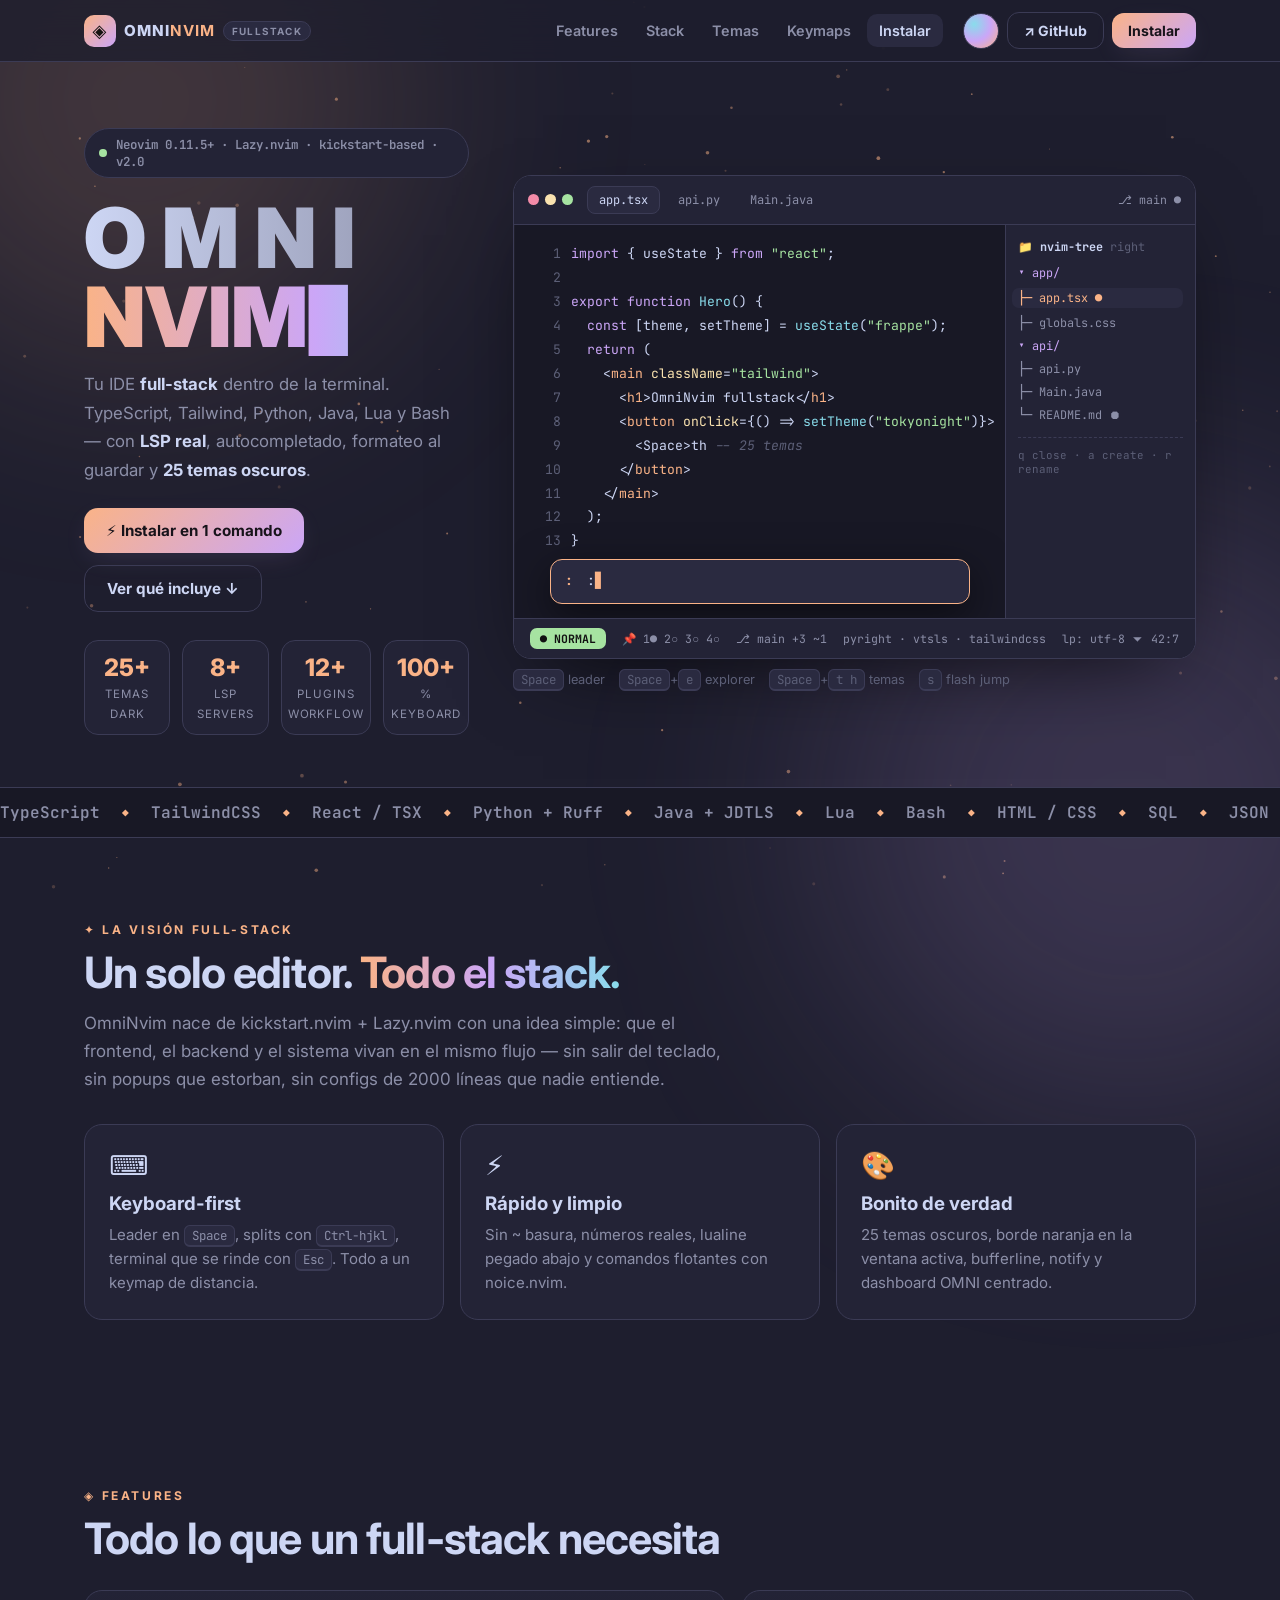
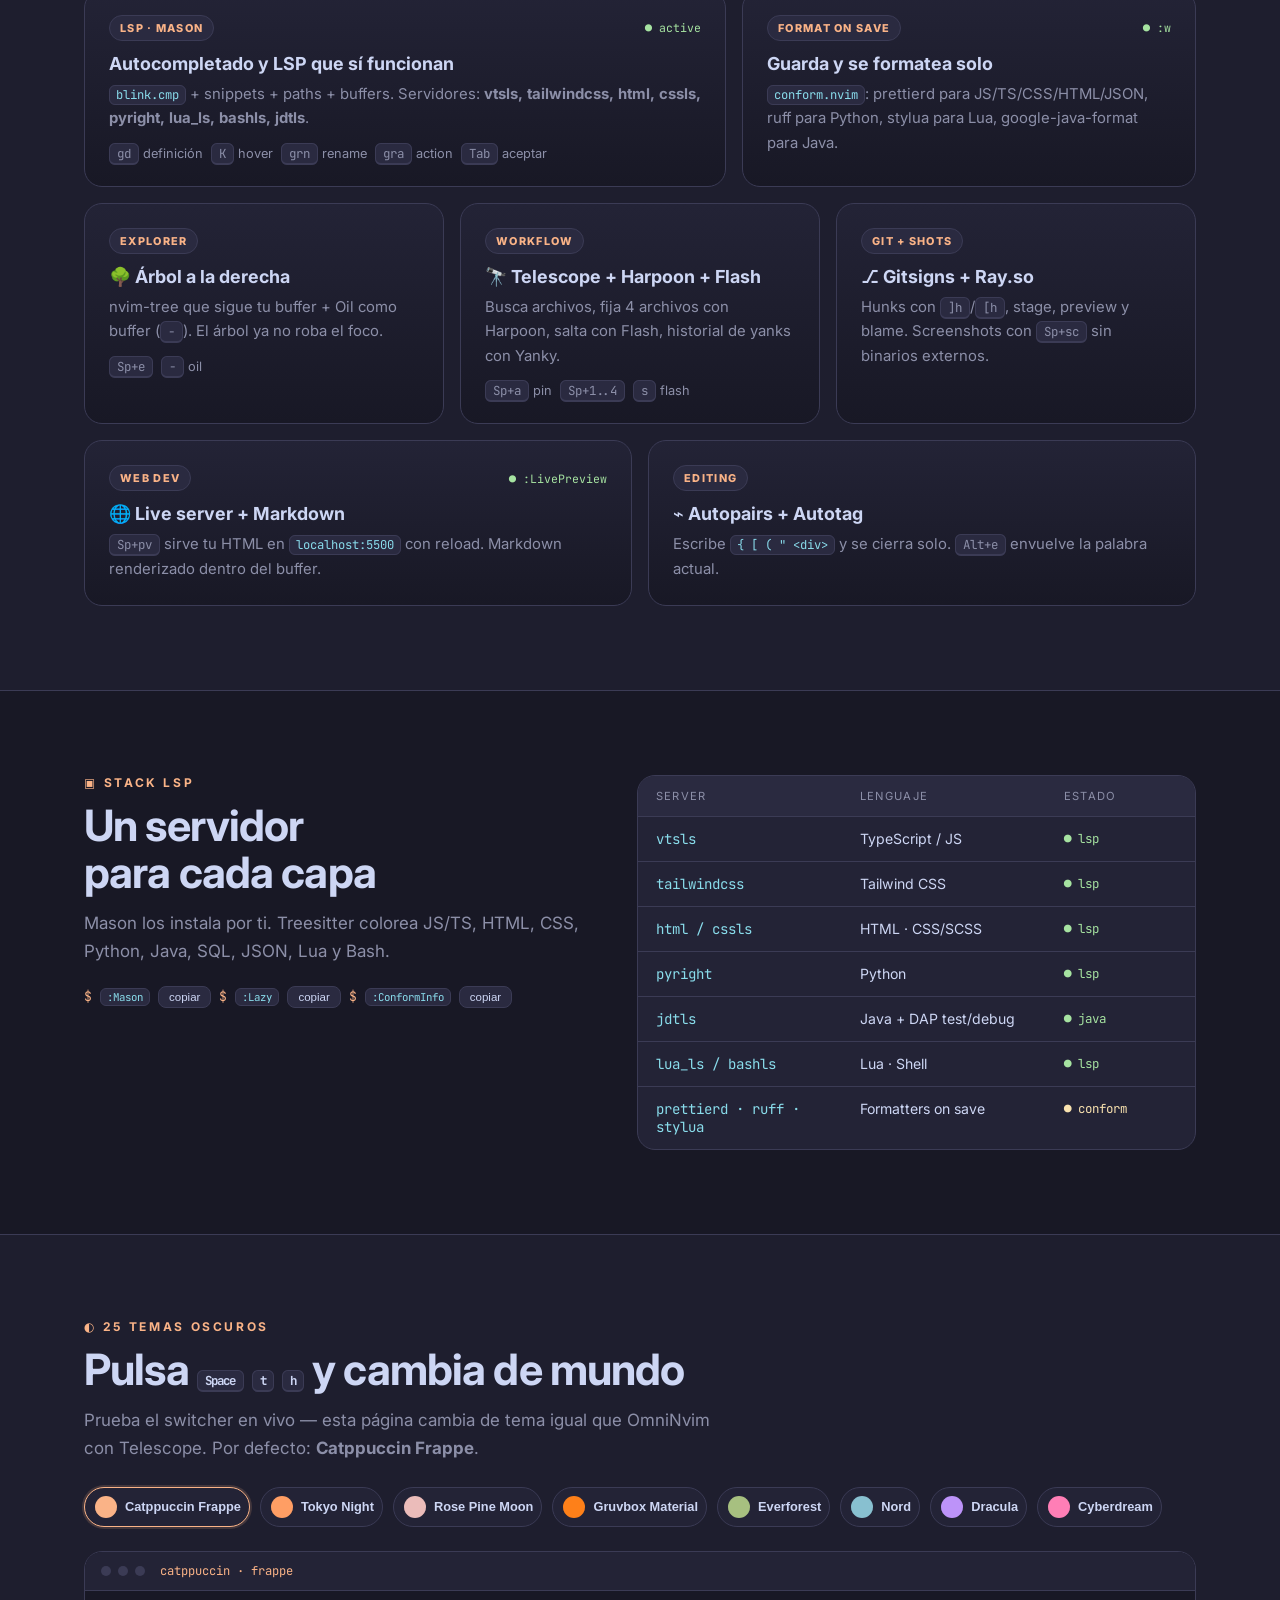
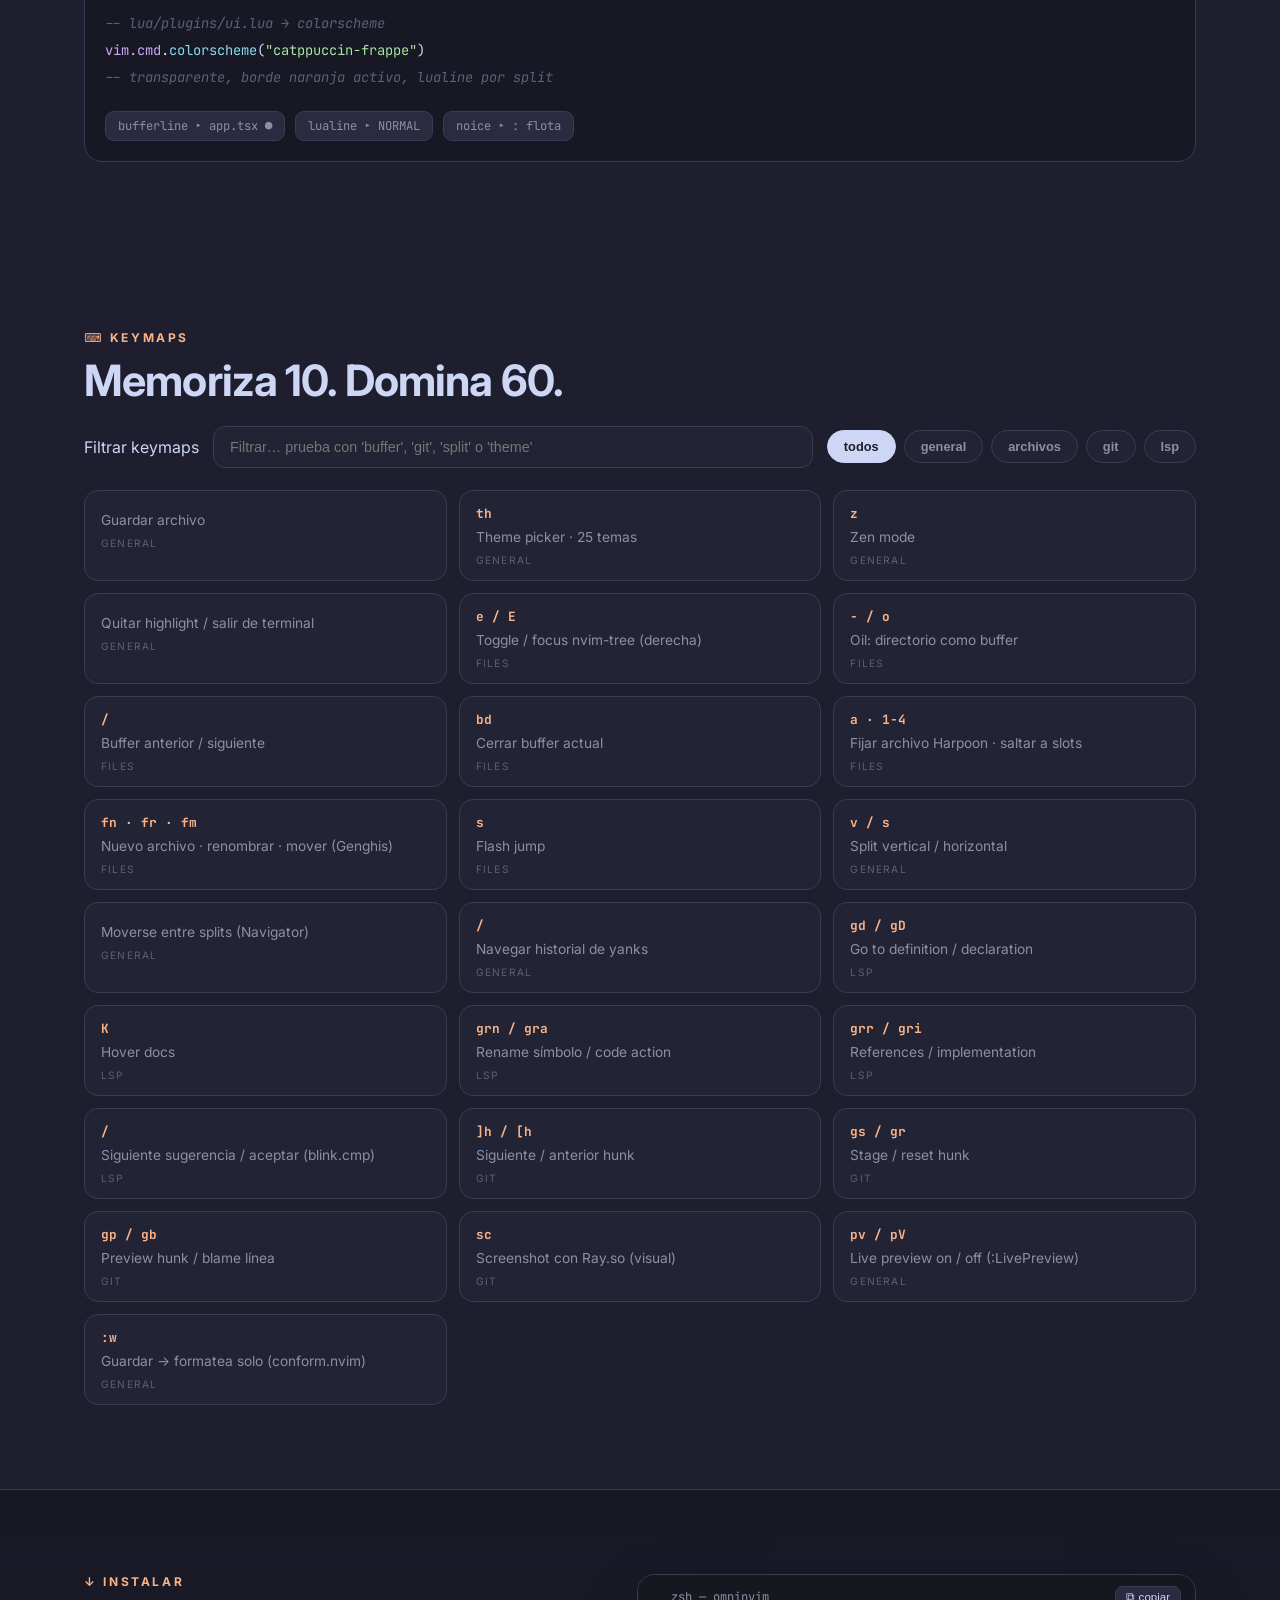
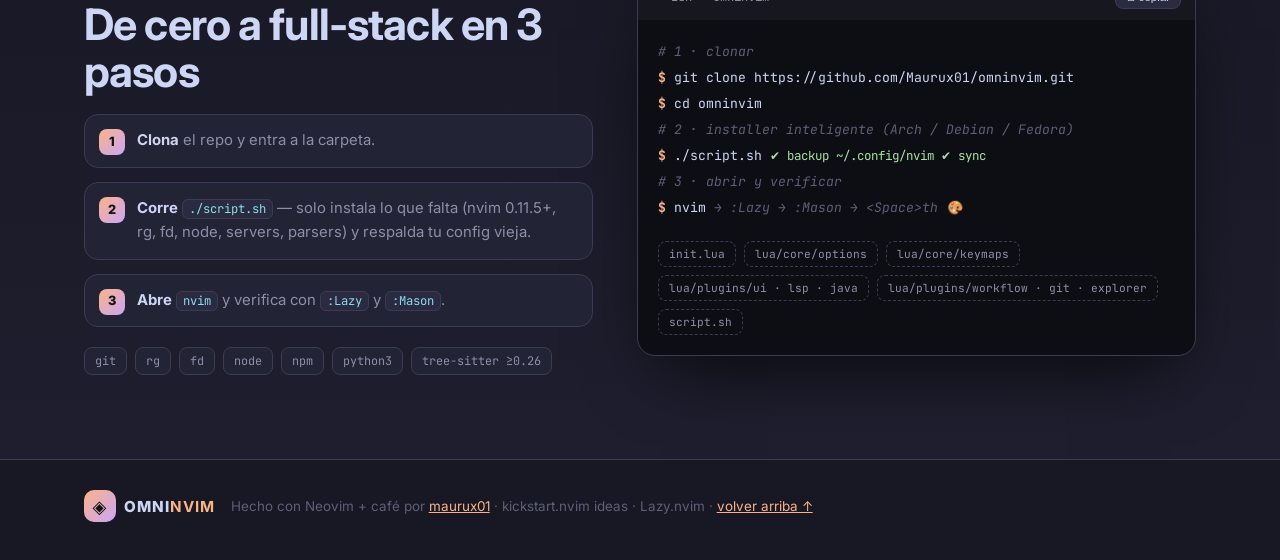
==== commit 78bff6da: "fix(html): iconos Nerd Font por iconos universales (folder, git, pin)" ====
--- a/index.html
+++ b/index.html
@@ -82,7 +82,7 @@
               <button type="button" class="tab" data-tab="py" role="tab" aria-selected="false">api.py</button>
               <button type="button" class="tab" data-tab="java" role="tab" aria-selected="false">Main.java</button>
             </div>
-            <div class="editor-status"> main ●</div>
+            <div class="editor-status">⎇ main ●</div>
           </div>
           <div class="editor-body">
             <div class="code-pane">
@@ -123,7 +123,7 @@
               </div>
             </div>
             <aside class="tree">
-              <div class="tree-title">󰙅 nvim-tree <span>right</span></div>
+              <div class="tree-title">📁 nvim-tree <span>right</span></div>
               <ul>
                 <li class="dir">▾ app/</li>
                 <li class="f active">├─ app.tsx ●</li>
@@ -138,8 +138,8 @@
           </div>
           <div class="lualine">
             <span class="mode">● NORMAL</span>
-            <span>󰐃 1● 2○ 3○ 4○</span>
-            <span class="hide-m"> main +3 ~1</span>
+            <span>📌 1● 2○ 3○ 4○</span>
+            <span class="hide-m">⎇ main +3 ~1</span>
             <span class="hide-m">pyright · vtsls · tailwindcss</span>
             <span>lp: utf-8 ⏷ 42:7</span>
           </div>
